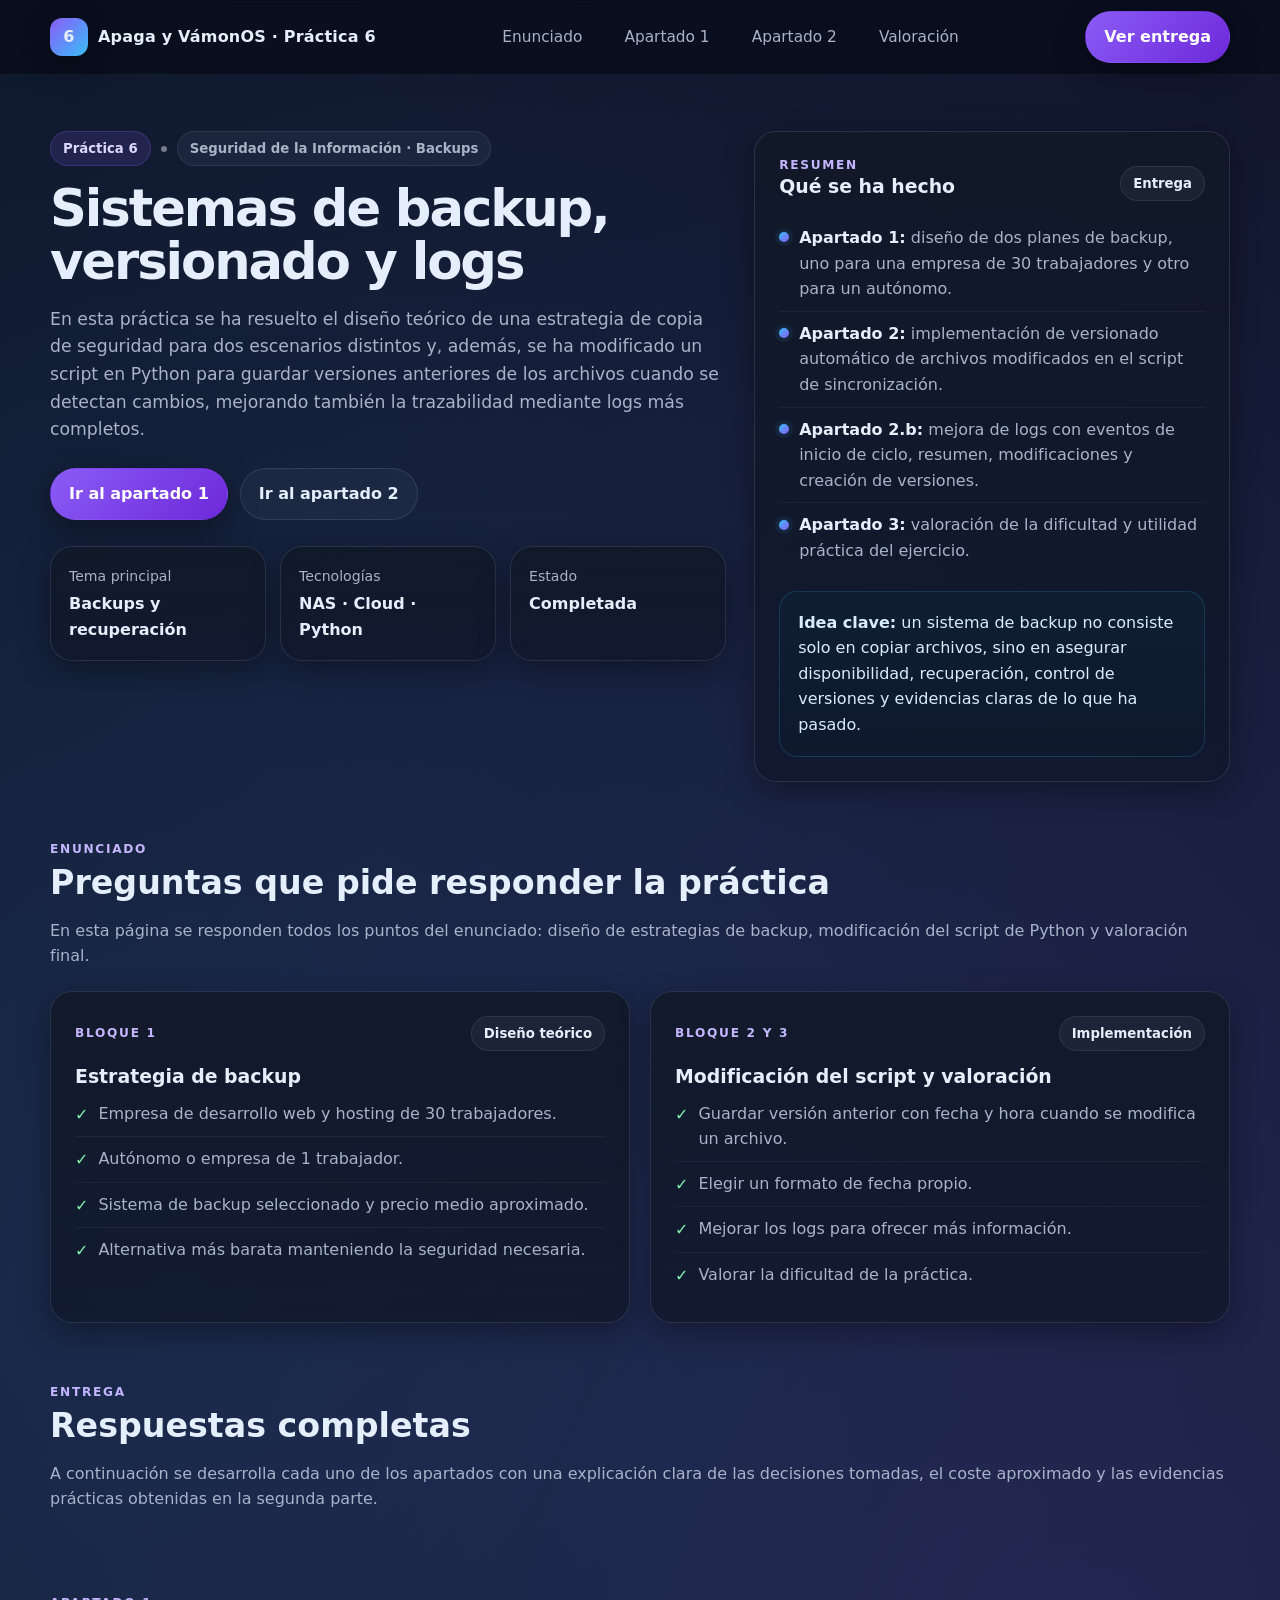
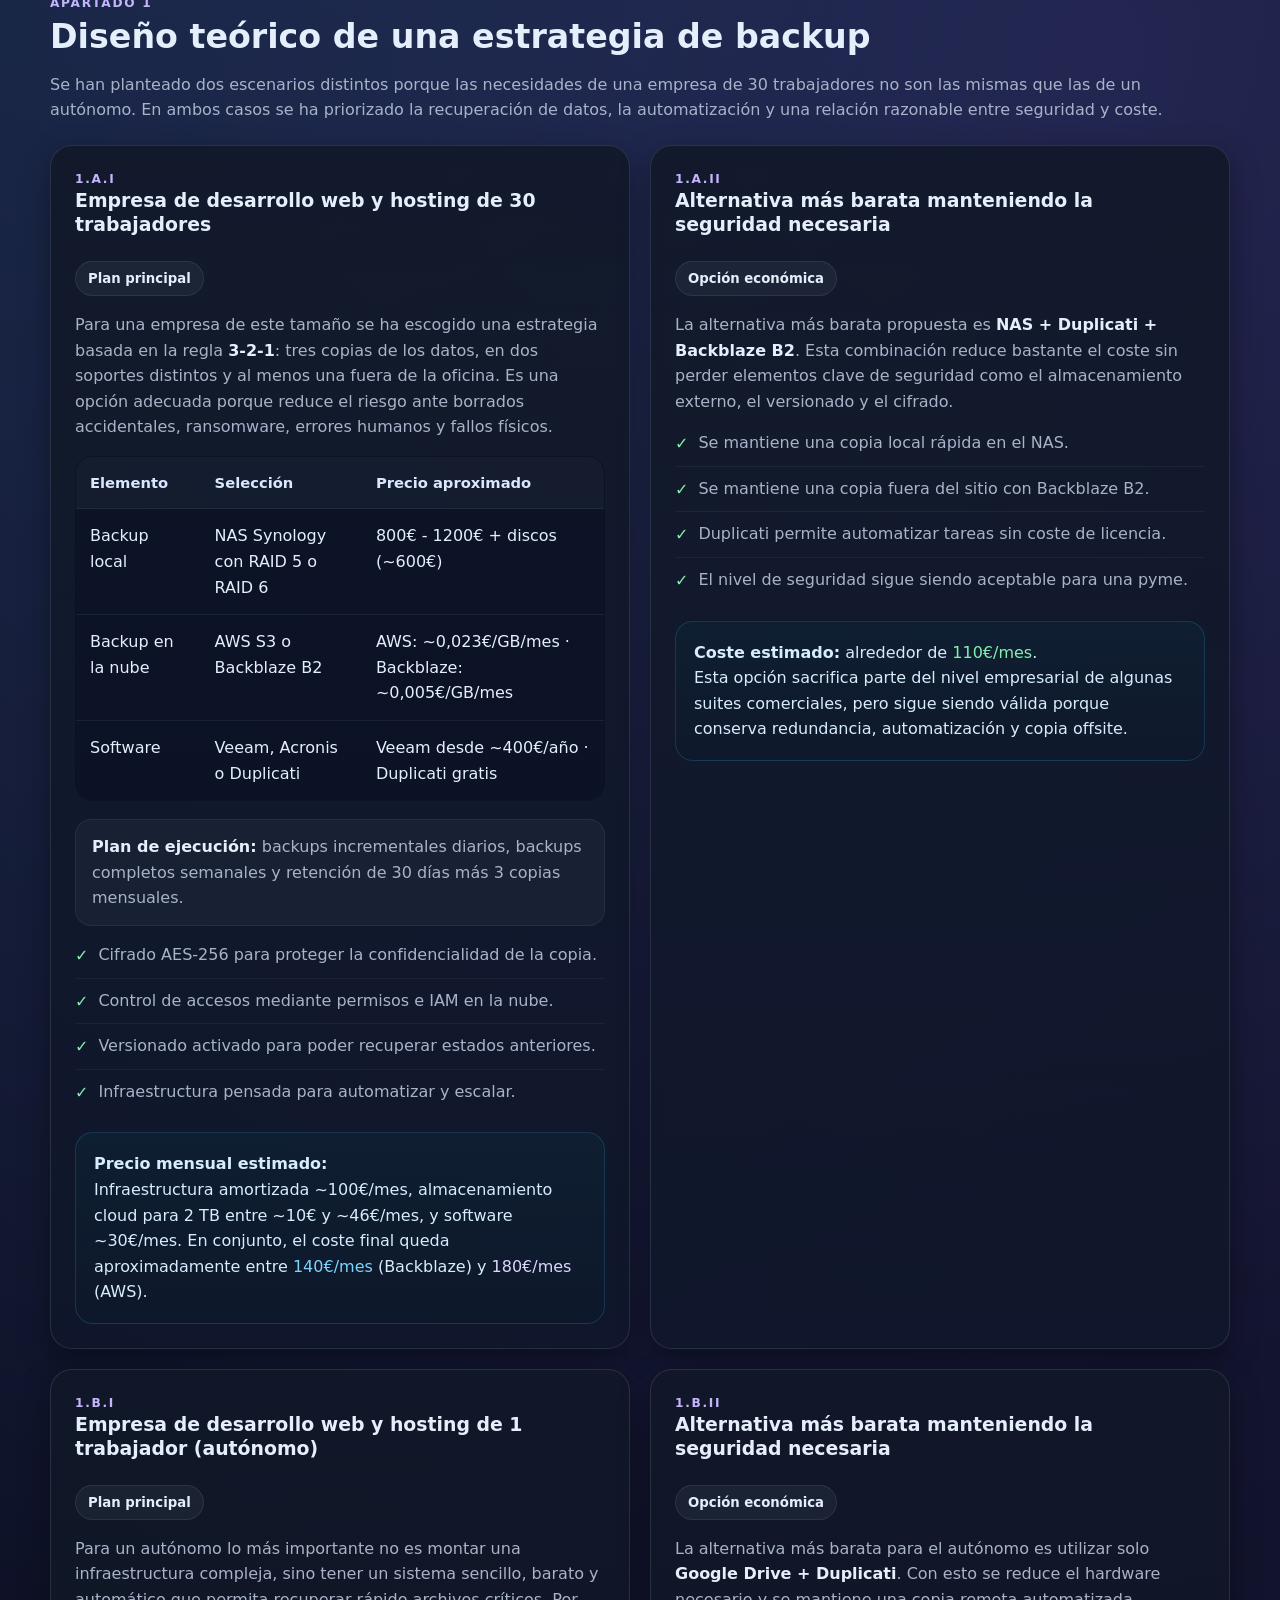
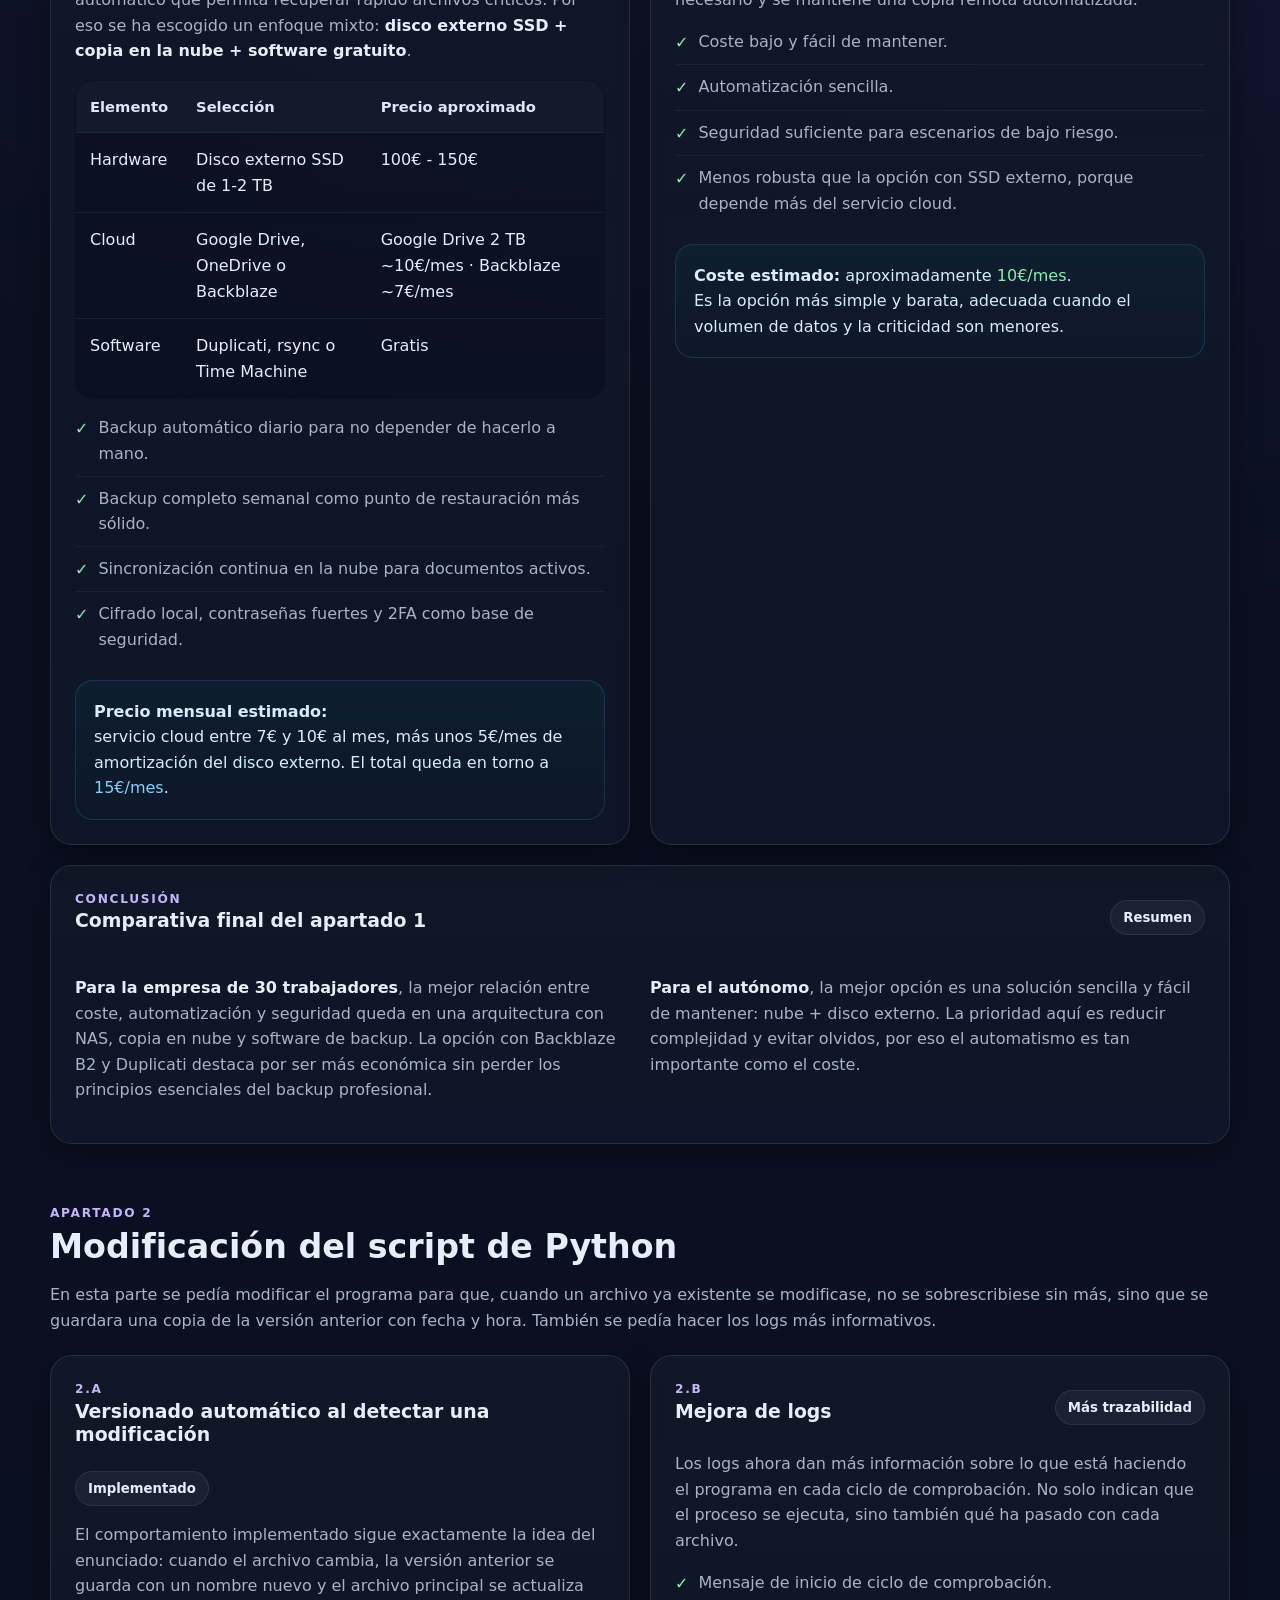
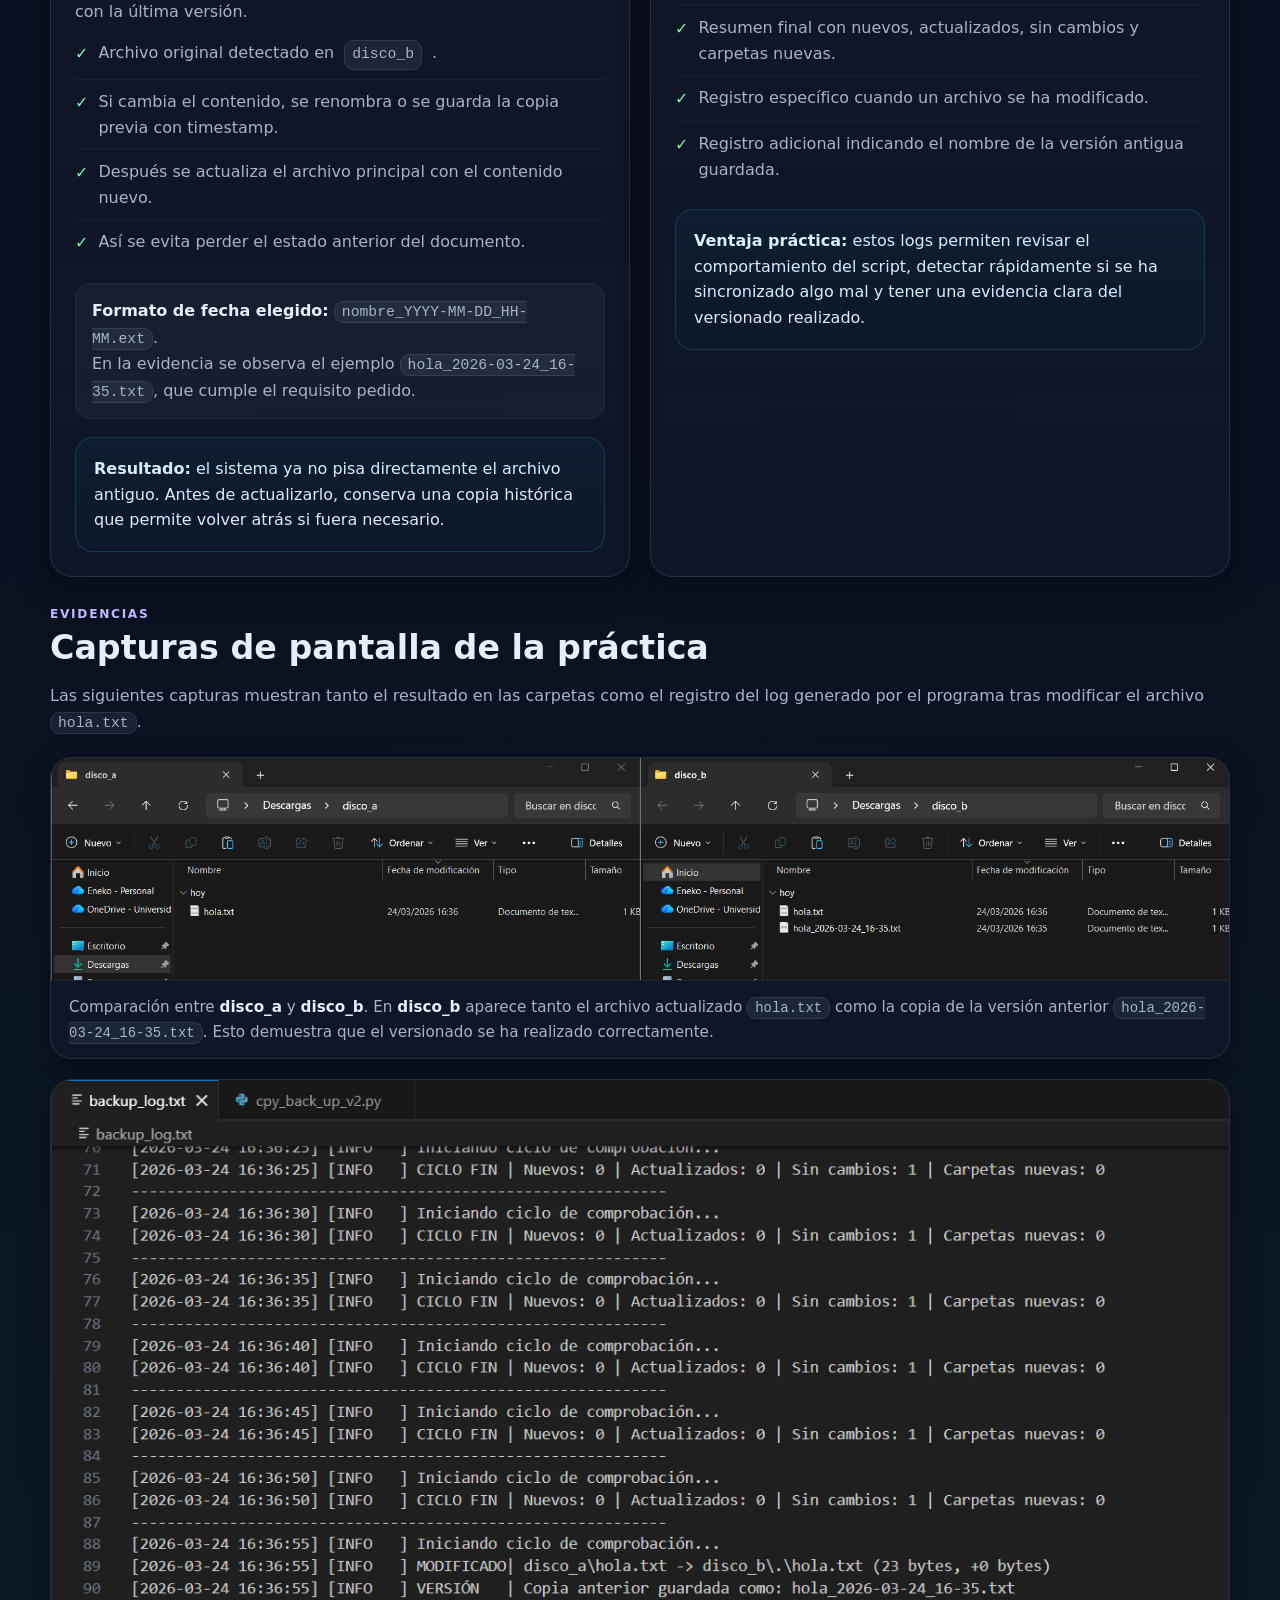
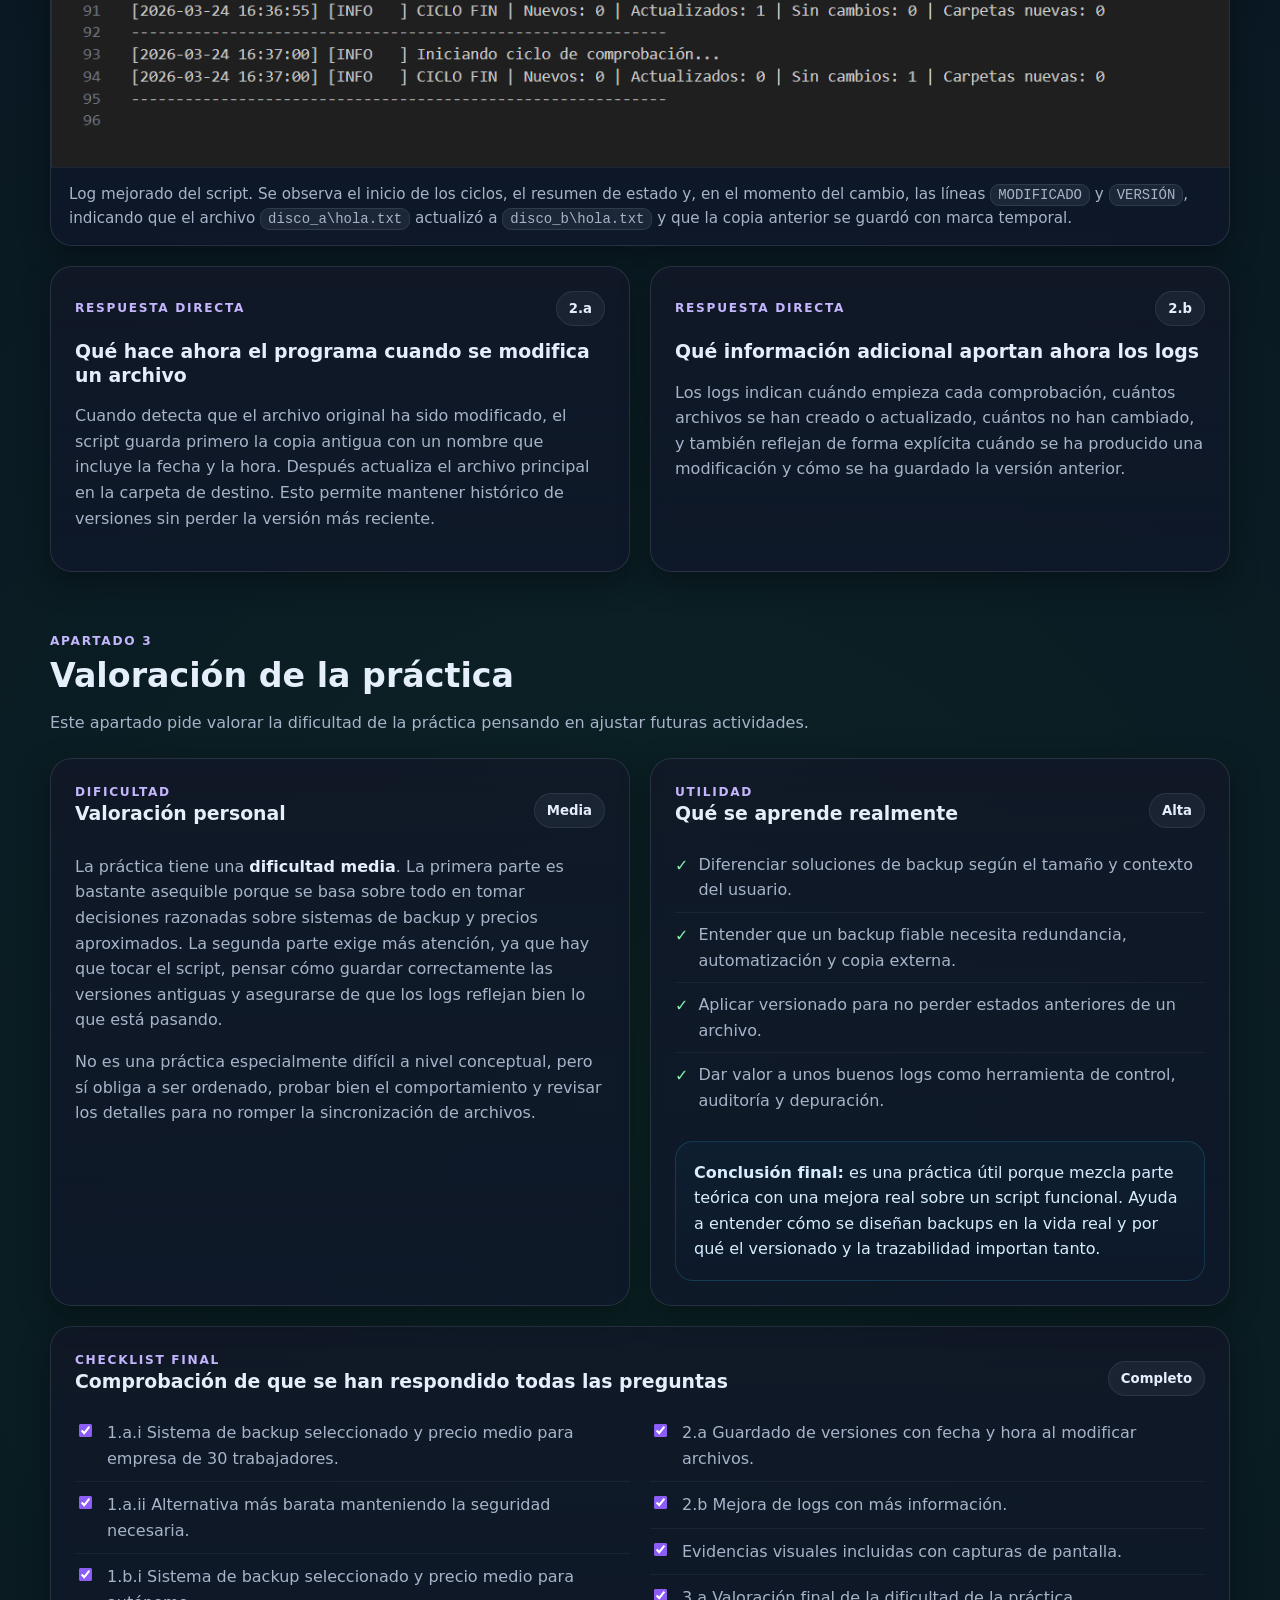
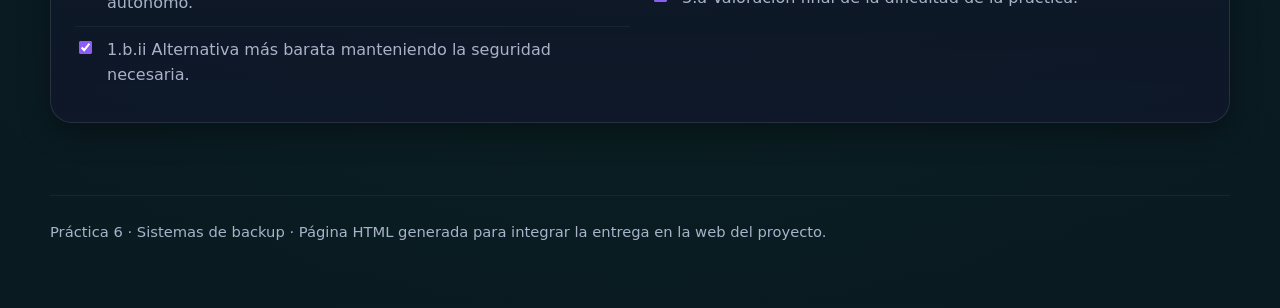
==== www/practica6.html @ 767646fe "Create practica6.html" ====
<!DOCTYPE html>
<html lang="es">
<head>
  <meta charset="UTF-8" />
  <meta name="viewport" content="width=device-width, initial-scale=1.0" />
  <title>Apaga y VámonOS · Práctica 6</title>
  <meta name="description" content="Práctica 6 de Seguridad de la Información: diseño de estrategia de backup, versionado de archivos y mejora de logs." />
  <style>
    :root {
      --bg: #0b1020;
      --panel: rgba(17, 24, 39, 0.78);
      --panel-2: rgba(30, 41, 59, 0.72);
      --line: rgba(148, 163, 184, 0.18);
      --text: #e5eefb;
      --muted: #a8b3c9;
      --brand: #8b5cf6;
      --brand-2: #22c55e;
      --brand-3: #38bdf8;
      --warning: #f59e0b;
      --shadow: 0 10px 30px rgba(0,0,0,.35);
      --radius: 22px;
      --radius-sm: 14px;
      --max: 1180px;
    }
    * { box-sizing: border-box; }
    html { scroll-behavior: smooth; }
    body {
      margin: 0;
      font-family: Inter, ui-sans-serif, system-ui, -apple-system, Segoe UI, Roboto, Arial, sans-serif;
      color: var(--text);
      background:
        radial-gradient(circle at 10% 15%, rgba(56,189,248,.12), transparent 28%),
        radial-gradient(circle at 85% 20%, rgba(139,92,246,.18), transparent 32%),
        radial-gradient(circle at 50% 90%, rgba(34,197,94,.10), transparent 30%),
        linear-gradient(180deg, #0a0f1f 0%, #0a1022 55%, #08101d 100%);
      line-height: 1.6;
    }
    a { color: inherit; text-decoration: none; }
    .container { width: min(var(--max), calc(100% - 32px)); margin: 0 auto; }
    .header {
      position: sticky; top: 0; z-index: 50;
      backdrop-filter: blur(12px);
      background: rgba(8, 12, 24, .72);
      border-bottom: 1px solid rgba(148,163,184,.08);
    }
    .header-inner {
      min-height: 74px;
      display: flex; align-items: center; justify-content: space-between; gap: 18px;
    }
    .logo { font-weight: 800; letter-spacing: .2px; display:flex; align-items:center; gap:10px; }
    .logo-mark {
      width: 38px; height: 38px; border-radius: 12px;
      background: linear-gradient(135deg, var(--brand), var(--brand-3));
      display:grid; place-items:center; font-weight:800; box-shadow: var(--shadow);
    }
    .nav { display:flex; gap: 18px; flex-wrap: wrap; }
    .nav a {
      color: var(--muted); font-size: .96rem;
      padding: 8px 12px; border-radius: 999px;
    }
    .nav a:hover, .nav a.is-active {
      color: var(--text); background: rgba(148,163,184,.08);
    }
    .btn {
      display:inline-flex; align-items:center; justify-content:center;
      gap: 8px; padding: 12px 18px; border-radius: 999px;
      font-weight: 700; border: 1px solid transparent;
      transition: .2s ease;
    }
    .btn:hover { transform: translateY(-1px); }
    .btn-solid {
      background: linear-gradient(135deg, var(--brand), #6d28d9);
      color: white; box-shadow: var(--shadow);
    }
    .btn-ghost {
      border-color: rgba(148,163,184,.18);
      background: rgba(148,163,184,.06);
      color: var(--text);
    }
    .hero { padding: 56px 0 26px; }
    .hero-grid {
      display:grid; grid-template-columns: 1.35fr .95fr; gap: 28px; align-items: stretch;
    }
    .kicker { display:flex; gap:10px; align-items:center; flex-wrap:wrap; margin-bottom: 16px; }
    .pill, .subpill, .chip {
      display:inline-flex; align-items:center; gap:8px;
      border-radius: 999px; padding: 6px 12px; font-size: .83rem; font-weight:700;
      border: 1px solid rgba(148,163,184,.14);
      background: rgba(148,163,184,.08);
    }
    .pill { background: rgba(139,92,246,.14); color: #ddd6fe; border-color: rgba(139,92,246,.24); }
    .subpill { color: var(--muted); }
    .dot { width: 6px; height: 6px; border-radius: 50%; background: rgba(255,255,255,.42); }
    .h1 {
      font-size: clamp(2.3rem, 4vw, 4.3rem);
      line-height: 1.03; margin: 0 0 18px; letter-spacing: -0.04em;
    }
    .lead { color: var(--muted); font-size: 1.08rem; max-width: 72ch; margin: 0 0 24px; }
    .hero-cta { display:flex; gap: 12px; flex-wrap:wrap; margin-bottom: 26px; }
    .stats {
      display:grid; grid-template-columns: repeat(3, 1fr); gap: 14px;
    }
    .stat, .card {
      background: linear-gradient(180deg, rgba(17,24,39,.88), rgba(15,23,42,.78));
      border: 1px solid var(--line);
      border-radius: var(--radius);
      box-shadow: var(--shadow);
    }
    .stat { padding: 18px; }
    .stat-k { color: var(--muted); margin: 0 0 4px; font-size: .88rem; }
    .stat-v { margin: 0; font-size: 1rem; font-weight: 800; }
    .card { padding: 24px; }
    .card-head {
      display:flex; align-items:center; justify-content:space-between; gap: 12px;
      margin-bottom: 14px; flex-wrap: wrap;
    }
    .eyebrow {
      margin: 0; text-transform: uppercase; letter-spacing: .14em;
      color: #c4b5fd; font-size: .76rem; font-weight: 800;
    }
    .h2 { font-size: clamp(1.65rem, 2.6vw, 2.5rem); line-height: 1.1; margin: 6px 0 10px; }
    .h3 { font-size: 1.18rem; line-height: 1.25; margin: 0 0 12px; }
    .muted { color: var(--muted); }
    .section { padding: 28px 0; }
    .section-soft { padding: 32px 0; }
    .section-head { margin-bottom: 22px; }
    .grid-2 { display:grid; grid-template-columns: repeat(2, 1fr); gap: 20px; }
    .grid-3 { display:grid; grid-template-columns: repeat(3, 1fr); gap: 20px; }
    .list, .ticks, .mini, .checklist { list-style: none; padding: 0; margin: 0; }
    .list li, .mini li, .ticks li {
      display:flex; gap: 10px; align-items:flex-start;
      padding: 9px 0; color: var(--muted);
      border-top: 1px solid rgba(148,163,184,.08);
    }
    .list li:first-child, .mini li:first-child, .ticks li:first-child { border-top: none; padding-top: 0; }
    .bullet {
      width: 10px; height: 10px; border-radius: 50%;
      margin-top: .45rem; flex: 0 0 10px;
      background: linear-gradient(135deg, var(--brand-3), var(--brand));
      box-shadow: 0 0 0 4px rgba(56,189,248,.08);
    }
    .ticks li::before {
      content: "✓";
      color: #86efac; font-weight: 800; flex: 0 0 auto;
      margin-top: 1px;
    }
    .table-wrap { overflow-x:auto; }
    table {
      width:100%; border-collapse: collapse; overflow:hidden;
      border-radius: 18px; border: 1px solid var(--line);
      background: rgba(2, 6, 23, .28);
    }
    th, td {
      text-align:left; padding: 14px 14px; vertical-align: top;
      border-bottom: 1px solid rgba(148,163,184,.1);
    }
    th {
      color: #dbe7ff; font-size: .92rem;
      background: rgba(148,163,184,.06);
    }
    tr:last-child td { border-bottom:none; }
    code {
      font-family: ui-monospace, SFMono-Regular, Menlo, Consolas, monospace;
      font-size: .92em;
      background: rgba(148,163,184,.1);
      border: 1px solid rgba(148,163,184,.16);
      padding: 2px 7px; border-radius: 9px;
    }
    .callout {
      padding: 18px 18px; border-radius: 18px; border: 1px solid rgba(56,189,248,.18);
      background: linear-gradient(180deg, rgba(14, 34, 52, .7), rgba(13, 25, 43, .55));
      color: #d7ecff;
    }
    .note {
      padding: 14px 16px; border-radius: 16px;
      background: rgba(148,163,184,.06);
      border: 1px solid rgba(148,163,184,.1);
    }
    .gallery {
      display:grid; grid-template-columns: 1fr; gap: 20px;
    }
    figure {
      margin: 0;
      background: linear-gradient(180deg, rgba(17,24,39,.88), rgba(15,23,42,.78));
      border: 1px solid var(--line);
      border-radius: var(--radius);
      overflow: hidden; box-shadow: var(--shadow);
    }
    figure img { width: 100%; display:block; }
    figcaption {
      padding: 14px 18px; color: var(--muted);
      border-top: 1px solid rgba(148,163,184,.1);
      font-size: .95rem;
    }
    .check {
      display:flex; gap: 12px; align-items:flex-start;
      padding: 10px 0; border-top: 1px solid rgba(148,163,184,.08);
      color: var(--muted);
    }
    .check:first-child { border-top: none; padding-top: 0; }
    .check input { margin-top: .25rem; accent-color: #8b5cf6; }
    .footer {
      padding: 24px 0 42px;
      color: var(--muted);
      border-top: 1px solid rgba(148,163,184,.08);
      margin-top: 12px;
    }
    .small { font-size: .92rem; }
    .strong { color: var(--text); font-weight: 700; }
    .accent-green { color: #86efac; }
    .accent-blue { color: #7dd3fc; }
    .accent-purple { color: #ddd6fe; }
    @media (max-width: 980px) {
      .hero-grid, .grid-2, .grid-3 { grid-template-columns: 1fr; }
      .stats { grid-template-columns: 1fr; }
      .header-inner { flex-direction: column; align-items: flex-start; padding: 14px 0; }
    }
  </style>
</head>
<body>
  <header class="header" id="top">
    <div class="container">
      <div class="header-inner">
        <a href="#" class="logo">
          <span class="logo-mark">6</span>
          <span>Apaga y VámonOS · Práctica 6</span>
        </a>

        <nav class="nav">
          <a href="#enunciado">Enunciado</a>
          <a href="#apartado1">Apartado 1</a>
          <a href="#apartado2">Apartado 2</a>
          <a href="#valoracion">Valoración</a>
        </nav>

        <a href="#entrega" class="btn btn-solid">Ver entrega</a>
      </div>
    </div>
  </header>

  <section class="hero">
    <div class="container">
      <div class="hero-grid">
        <div>
          <div class="kicker">
            <span class="pill">Práctica 6</span>
            <span class="dot"></span>
            <span class="subpill">Seguridad de la Información · Backups</span>
          </div>

          <h1 class="h1">Sistemas de backup,<br>versionado y logs</h1>

          <p class="lead">
            En esta práctica se ha resuelto el diseño teórico de una estrategia de copia de seguridad para
            dos escenarios distintos y, además, se ha modificado un script en Python para guardar versiones
            anteriores de los archivos cuando se detectan cambios, mejorando también la trazabilidad mediante logs más completos.
          </p>

          <div class="hero-cta">
            <a href="#apartado1" class="btn btn-solid">Ir al apartado 1</a>
            <a href="#apartado2" class="btn btn-ghost">Ir al apartado 2</a>
          </div>

          <div class="stats">
            <div class="stat">
              <p class="stat-k">Tema principal</p>
              <p class="stat-v">Backups y recuperación</p>
            </div>
            <div class="stat">
              <p class="stat-k">Tecnologías</p>
              <p class="stat-v">NAS · Cloud · Python</p>
            </div>
            <div class="stat">
              <p class="stat-k">Estado</p>
              <p class="stat-v">Completada</p>
            </div>
          </div>
        </div>

        <aside class="card">
          <div class="card-head">
            <div>
              <p class="eyebrow">Resumen</p>
              <h2 class="h3">Qué se ha hecho</h2>
            </div>
            <span class="chip">Entrega</span>
          </div>

          <ul class="list">
            <li><span class="bullet"></span><span><span class="strong">Apartado 1:</span> diseño de dos planes de backup, uno para una empresa de 30 trabajadores y otro para un autónomo.</span></li>
            <li><span class="bullet"></span><span><span class="strong">Apartado 2:</span> implementación de versionado automático de archivos modificados en el script de sincronización.</span></li>
            <li><span class="bullet"></span><span><span class="strong">Apartado 2.b:</span> mejora de logs con eventos de inicio de ciclo, resumen, modificaciones y creación de versiones.</span></li>
            <li><span class="bullet"></span><span><span class="strong">Apartado 3:</span> valoración de la dificultad y utilidad práctica del ejercicio.</span></li>
          </ul>

          <div style="margin-top:18px;" class="callout">
            <strong>Idea clave:</strong> un sistema de backup no consiste solo en copiar archivos, sino en asegurar
            disponibilidad, recuperación, control de versiones y evidencias claras de lo que ha pasado.
          </div>
        </aside>
      </div>
    </div>
  </section>

  <section class="section section-soft" id="enunciado">
    <div class="container">
      <div class="section-head">
        <p class="eyebrow">Enunciado</p>
        <h2 class="h2">Preguntas que pide responder la práctica</h2>
        <p class="muted">
          En esta página se responden todos los puntos del enunciado: diseño de estrategias de backup,
          modificación del script de Python y valoración final.
        </p>
      </div>

      <div class="grid-2">
        <article class="card">
          <div class="card-head">
            <p class="eyebrow">Bloque 1</p>
            <span class="chip">Diseño teórico</span>
          </div>
          <h3 class="h3">Estrategia de backup</h3>
          <ul class="ticks">
            <li>Empresa de desarrollo web y hosting de 30 trabajadores.</li>
            <li>Autónomo o empresa de 1 trabajador.</li>
            <li>Sistema de backup seleccionado y precio medio aproximado.</li>
            <li>Alternativa más barata manteniendo la seguridad necesaria.</li>
          </ul>
        </article>

        <article class="card">
          <div class="card-head">
            <p class="eyebrow">Bloque 2 y 3</p>
            <span class="chip">Implementación</span>
          </div>
          <h3 class="h3">Modificación del script y valoración</h3>
          <ul class="ticks">
            <li>Guardar versión anterior con fecha y hora cuando se modifica un archivo.</li>
            <li>Elegir un formato de fecha propio.</li>
            <li>Mejorar los logs para ofrecer más información.</li>
            <li>Valorar la dificultad de la práctica.</li>
          </ul>
        </article>
      </div>
    </div>
  </section>

  <section class="section" id="entrega">
    <div class="container">
      <div class="section-head">
        <p class="eyebrow">Entrega</p>
        <h2 class="h2">Respuestas completas</h2>
        <p class="muted">
          A continuación se desarrolla cada uno de los apartados con una explicación clara de las decisiones tomadas,
          el coste aproximado y las evidencias prácticas obtenidas en la segunda parte.
        </p>
      </div>
    </div>
  </section>

  <section class="section section-soft" id="apartado1">
    <div class="container">
      <div class="section-head">
        <p class="eyebrow">Apartado 1</p>
        <h2 class="h2">Diseño teórico de una estrategia de backup</h2>
        <p class="muted">
          Se han planteado dos escenarios distintos porque las necesidades de una empresa de 30 trabajadores
          no son las mismas que las de un autónomo. En ambos casos se ha priorizado la recuperación de datos,
          la automatización y una relación razonable entre seguridad y coste.
        </p>
      </div>

      <div class="grid-2">
        <article class="card">
          <div class="card-head">
            <div>
              <p class="eyebrow">1.a.i</p>
              <h3 class="h3">Empresa de desarrollo web y hosting de 30 trabajadores</h3>
            </div>
            <span class="chip">Plan principal</span>
          </div>

          <p class="muted">
            Para una empresa de este tamaño se ha escogido una estrategia basada en la regla
            <span class="strong">3-2-1</span>: tres copias de los datos, en dos soportes distintos y al menos una fuera de la oficina.
            Es una opción adecuada porque reduce el riesgo ante borrados accidentales, ransomware, errores humanos y fallos físicos.
          </p>

          <div class="table-wrap">
            <table>
              <thead>
                <tr>
                  <th>Elemento</th>
                  <th>Selección</th>
                  <th>Precio aproximado</th>
                </tr>
              </thead>
              <tbody>
                <tr>
                  <td>Backup local</td>
                  <td>NAS Synology con RAID 5 o RAID 6</td>
                  <td>800€ - 1200€ + discos (~600€)</td>
                </tr>
                <tr>
                  <td>Backup en la nube</td>
                  <td>AWS S3 o Backblaze B2</td>
                  <td>AWS: ~0,023€/GB/mes · Backblaze: ~0,005€/GB/mes</td>
                </tr>
                <tr>
                  <td>Software</td>
                  <td>Veeam, Acronis o Duplicati</td>
                  <td>Veeam desde ~400€/año · Duplicati gratis</td>
                </tr>
              </tbody>
            </table>
          </div>

          <div style="margin-top:18px;" class="note">
            <p class="muted" style="margin:0;">
              <span class="strong">Plan de ejecución:</span> backups incrementales diarios, backups completos semanales
              y retención de 30 días más 3 copias mensuales.
            </p>
          </div>

          <ul class="ticks" style="margin-top:16px;">
            <li>Cifrado AES-256 para proteger la confidencialidad de la copia.</li>
            <li>Control de accesos mediante permisos e IAM en la nube.</li>
            <li>Versionado activado para poder recuperar estados anteriores.</li>
            <li>Infraestructura pensada para automatizar y escalar.</li>
          </ul>

          <div style="margin-top:18px;" class="callout">
            <strong>Precio mensual estimado:</strong><br>
            Infraestructura amortizada ~100€/mes, almacenamiento cloud para 2 TB entre ~10€ y ~46€/mes,
            y software ~30€/mes. En conjunto, el coste final queda aproximadamente entre
            <span class="accent-blue">140€/mes</span> (Backblaze) y <span class="accent-purple">180€/mes</span> (AWS).
          </div>
        </article>

        <article class="card">
          <div class="card-head">
            <div>
              <p class="eyebrow">1.a.ii</p>
              <h3 class="h3">Alternativa más barata manteniendo la seguridad necesaria</h3>
            </div>
            <span class="chip">Opción económica</span>
          </div>

          <p class="muted">
            La alternativa más barata propuesta es <span class="strong">NAS + Duplicati + Backblaze B2</span>.
            Esta combinación reduce bastante el coste sin perder elementos clave de seguridad como el almacenamiento
            externo, el versionado y el cifrado.
          </p>

          <ul class="ticks">
            <li>Se mantiene una copia local rápida en el NAS.</li>
            <li>Se mantiene una copia fuera del sitio con Backblaze B2.</li>
            <li>Duplicati permite automatizar tareas sin coste de licencia.</li>
            <li>El nivel de seguridad sigue siendo aceptable para una pyme.</li>
          </ul>

          <div class="callout" style="margin-top:18px;">
            <strong>Coste estimado:</strong> alrededor de <span class="accent-green">110€/mes</span>.<br>
            Esta opción sacrifica parte del nivel empresarial de algunas suites comerciales, pero sigue siendo
            válida porque conserva redundancia, automatización y copia offsite.
          </div>
        </article>
      </div>

      <div class="grid-2" style="margin-top:20px;">
        <article class="card">
          <div class="card-head">
            <div>
              <p class="eyebrow">1.b.i</p>
              <h3 class="h3">Empresa de desarrollo web y hosting de 1 trabajador (autónomo)</h3>
            </div>
            <span class="chip">Plan principal</span>
          </div>

          <p class="muted">
            Para un autónomo lo más importante no es montar una infraestructura compleja, sino tener un sistema sencillo,
            barato y automático que permita recuperar rápido archivos críticos. Por eso se ha escogido un enfoque mixto:
            <span class="strong">disco externo SSD + copia en la nube + software gratuito</span>.
          </p>

          <div class="table-wrap">
            <table>
              <thead>
                <tr>
                  <th>Elemento</th>
                  <th>Selección</th>
                  <th>Precio aproximado</th>
                </tr>
              </thead>
              <tbody>
                <tr>
                  <td>Hardware</td>
                  <td>Disco externo SSD de 1-2 TB</td>
                  <td>100€ - 150€</td>
                </tr>
                <tr>
                  <td>Cloud</td>
                  <td>Google Drive, OneDrive o Backblaze</td>
                  <td>Google Drive 2 TB ~10€/mes · Backblaze ~7€/mes</td>
                </tr>
                <tr>
                  <td>Software</td>
                  <td>Duplicati, rsync o Time Machine</td>
                  <td>Gratis</td>
                </tr>
              </tbody>
            </table>
          </div>

          <ul class="ticks" style="margin-top:16px;">
            <li>Backup automático diario para no depender de hacerlo a mano.</li>
            <li>Backup completo semanal como punto de restauración más sólido.</li>
            <li>Sincronización continua en la nube para documentos activos.</li>
            <li>Cifrado local, contraseñas fuertes y 2FA como base de seguridad.</li>
          </ul>

          <div class="callout" style="margin-top:18px;">
            <strong>Precio mensual estimado:</strong><br>
            servicio cloud entre 7€ y 10€ al mes, más unos 5€/mes de amortización del disco externo.
            El total queda en torno a <span class="accent-blue">15€/mes</span>.
          </div>
        </article>

        <article class="card">
          <div class="card-head">
            <div>
              <p class="eyebrow">1.b.ii</p>
              <h3 class="h3">Alternativa más barata manteniendo la seguridad necesaria</h3>
            </div>
            <span class="chip">Opción económica</span>
          </div>

          <p class="muted">
            La alternativa más barata para el autónomo es utilizar solo
            <span class="strong">Google Drive + Duplicati</span>. Con esto se reduce el hardware necesario y se
            mantiene una copia remota automatizada.
          </p>

          <ul class="ticks">
            <li>Coste bajo y fácil de mantener.</li>
            <li>Automatización sencilla.</li>
            <li>Seguridad suficiente para escenarios de bajo riesgo.</li>
            <li>Menos robusta que la opción con SSD externo, porque depende más del servicio cloud.</li>
          </ul>

          <div class="callout" style="margin-top:18px;">
            <strong>Coste estimado:</strong> aproximadamente <span class="accent-green">10€/mes</span>.<br>
            Es la opción más simple y barata, adecuada cuando el volumen de datos y la criticidad son menores.
          </div>
        </article>
      </div>

      <div class="card" style="margin-top:20px;">
        <div class="card-head">
          <div>
            <p class="eyebrow">Conclusión</p>
            <h3 class="h3">Comparativa final del apartado 1</h3>
          </div>
          <span class="chip">Resumen</span>
        </div>

        <div class="grid-2">
          <div>
            <p class="muted">
              <span class="strong">Para la empresa de 30 trabajadores</span>, la mejor relación entre coste,
              automatización y seguridad queda en una arquitectura con NAS, copia en nube y software de backup.
              La opción con Backblaze B2 y Duplicati destaca por ser más económica sin perder los principios esenciales del backup profesional.
            </p>
          </div>
          <div>
            <p class="muted">
              <span class="strong">Para el autónomo</span>, la mejor opción es una solución sencilla y fácil de mantener:
              nube + disco externo. La prioridad aquí es reducir complejidad y evitar olvidos, por eso el automatismo es tan importante como el coste.
            </p>
          </div>
        </div>
      </div>
    </div>
  </section>

  <section class="section" id="apartado2">
    <div class="container">
      <div class="section-head">
        <p class="eyebrow">Apartado 2</p>
        <h2 class="h2">Modificación del script de Python</h2>
        <p class="muted">
          En esta parte se pedía modificar el programa para que, cuando un archivo ya existente se modificase,
          no se sobrescribiese sin más, sino que se guardara una copia de la versión anterior con fecha y hora.
          También se pedía hacer los logs más informativos.
        </p>
      </div>

      <div class="grid-2">
        <article class="card">
          <div class="card-head">
            <div>
              <p class="eyebrow">2.a</p>
              <h3 class="h3">Versionado automático al detectar una modificación</h3>
            </div>
            <span class="chip">Implementado</span>
          </div>

          <p class="muted">
            El comportamiento implementado sigue exactamente la idea del enunciado: cuando el archivo cambia,
            la versión anterior se guarda con un nombre nuevo y el archivo principal se actualiza con la última versión.
          </p>

          <ul class="ticks">
            <li>Archivo original detectado en <code>disco_b</code>.</li>
            <li>Si cambia el contenido, se renombra o se guarda la copia previa con timestamp.</li>
            <li>Después se actualiza el archivo principal con el contenido nuevo.</li>
            <li>Así se evita perder el estado anterior del documento.</li>
          </ul>

          <div class="note" style="margin-top:18px;">
            <p class="muted" style="margin:0;">
              <span class="strong">Formato de fecha elegido:</span>
              <code>nombre_YYYY-MM-DD_HH-MM.ext</code>.<br>
              En la evidencia se observa el ejemplo <code>hola_2026-03-24_16-35.txt</code>, que cumple el requisito pedido.
            </p>
          </div>

          <div class="callout" style="margin-top:18px;">
            <strong>Resultado:</strong> el sistema ya no pisa directamente el archivo antiguo. Antes de actualizarlo,
            conserva una copia histórica que permite volver atrás si fuera necesario.
          </div>
        </article>

        <article class="card">
          <div class="card-head">
            <div>
              <p class="eyebrow">2.b</p>
              <h3 class="h3">Mejora de logs</h3>
            </div>
            <span class="chip">Más trazabilidad</span>
          </div>

          <p class="muted">
            Los logs ahora dan más información sobre lo que está haciendo el programa en cada ciclo de comprobación.
            No solo indican que el proceso se ejecuta, sino también qué ha pasado con cada archivo.
          </p>

          <ul class="ticks">
            <li>Mensaje de inicio de ciclo de comprobación.</li>
            <li>Resumen final con nuevos, actualizados, sin cambios y carpetas nuevas.</li>
            <li>Registro específico cuando un archivo se ha modificado.</li>
            <li>Registro adicional indicando el nombre de la versión antigua guardada.</li>
          </ul>

          <div class="callout" style="margin-top:18px;">
            <strong>Ventaja práctica:</strong> estos logs permiten revisar el comportamiento del script,
            detectar rápidamente si se ha sincronizado algo mal y tener una evidencia clara del versionado realizado.
          </div>
        </article>
      </div>

      <div class="section-head" style="margin-top:28px;">
        <p class="eyebrow">Evidencias</p>
        <h2 class="h2">Capturas de pantalla de la práctica</h2>
        <p class="muted">
          Las siguientes capturas muestran tanto el resultado en las carpetas como el registro del log generado
          por el programa tras modificar el archivo <code>hola.txt</code>.
        </p>
      </div>

      <div class="gallery">
        <figure>
          <img src="[data-uri]" alt="Captura de las carpetas disco_a y disco_b mostrando el archivo hola.txt y la versión hola_2026-03-24_16-35.txt" />
          <figcaption>
            Comparación entre <span class="strong">disco_a</span> y <span class="strong">disco_b</span>. En <span class="strong">disco_b</span>
            aparece tanto el archivo actualizado <code>hola.txt</code> como la copia de la versión anterior
            <code>hola_2026-03-24_16-35.txt</code>. Esto demuestra que el versionado se ha realizado correctamente.
          </figcaption>
        </figure>

        <figure>
          <img src="[data-uri]" alt="Captura del archivo backup_log.txt mostrando mensajes INFO de inicio de ciclo, modificación de archivo y creación de versión antigua" />
          <figcaption>
            Log mejorado del script. Se observa el inicio de los ciclos, el resumen de estado y, en el momento
            del cambio, las líneas <code>MODIFICADO</code> y <code>VERSIÓN</code>, indicando que el archivo
            <code>disco_a\hola.txt</code> actualizó a <code>disco_b\hola.txt</code> y que la copia anterior se guardó con marca temporal.
          </figcaption>
        </figure>
      </div>

      <div class="grid-2" style="margin-top:20px;">
        <article class="card">
          <div class="card-head">
            <p class="eyebrow">Respuesta directa</p>
            <span class="chip">2.a</span>
          </div>
          <h3 class="h3">Qué hace ahora el programa cuando se modifica un archivo</h3>
          <p class="muted">
            Cuando detecta que el archivo original ha sido modificado, el script guarda primero la copia antigua
            con un nombre que incluye la fecha y la hora. Después actualiza el archivo principal en la carpeta de destino.
            Esto permite mantener histórico de versiones sin perder la versión más reciente.
          </p>
        </article>

        <article class="card">
          <div class="card-head">
            <p class="eyebrow">Respuesta directa</p>
            <span class="chip">2.b</span>
          </div>
          <h3 class="h3">Qué información adicional aportan ahora los logs</h3>
          <p class="muted">
            Los logs indican cuándo empieza cada comprobación, cuántos archivos se han creado o actualizado, cuántos no han cambiado,
            y también reflejan de forma explícita cuándo se ha producido una modificación y cómo se ha guardado la versión anterior.
          </p>
        </article>
      </div>
    </div>
  </section>

  <section class="section section-soft" id="valoracion">
    <div class="container">
      <div class="section-head">
        <p class="eyebrow">Apartado 3</p>
        <h2 class="h2">Valoración de la práctica</h2>
        <p class="muted">
          Este apartado pide valorar la dificultad de la práctica pensando en ajustar futuras actividades.
        </p>
      </div>

      <div class="grid-2">
        <article class="card">
          <div class="card-head">
            <div>
              <p class="eyebrow">Dificultad</p>
              <h3 class="h3">Valoración personal</h3>
            </div>
            <span class="chip">Media</span>
          </div>

          <p class="muted">
            La práctica tiene una <span class="strong">dificultad media</span>. La primera parte es bastante asequible
            porque se basa sobre todo en tomar decisiones razonadas sobre sistemas de backup y precios aproximados.
            La segunda parte exige más atención, ya que hay que tocar el script, pensar cómo guardar correctamente las versiones
            antiguas y asegurarse de que los logs reflejan bien lo que está pasando.
          </p>

          <p class="muted">
            No es una práctica especialmente difícil a nivel conceptual, pero sí obliga a ser ordenado, probar bien el comportamiento
            y revisar los detalles para no romper la sincronización de archivos.
          </p>
        </article>

        <article class="card">
          <div class="card-head">
            <div>
              <p class="eyebrow">Utilidad</p>
              <h3 class="h3">Qué se aprende realmente</h3>
            </div>
            <span class="chip">Alta</span>
          </div>

          <ul class="ticks">
            <li>Diferenciar soluciones de backup según el tamaño y contexto del usuario.</li>
            <li>Entender que un backup fiable necesita redundancia, automatización y copia externa.</li>
            <li>Aplicar versionado para no perder estados anteriores de un archivo.</li>
            <li>Dar valor a unos buenos logs como herramienta de control, auditoría y depuración.</li>
          </ul>

          <div class="callout" style="margin-top:18px;">
            <strong>Conclusión final:</strong> es una práctica útil porque mezcla parte teórica con una mejora real sobre un script funcional.
            Ayuda a entender cómo se diseñan backups en la vida real y por qué el versionado y la trazabilidad importan tanto.
          </div>
        </article>
      </div>

      <div class="card" style="margin-top:20px;">
        <div class="card-head">
          <div>
            <p class="eyebrow">Checklist final</p>
            <h3 class="h3">Comprobación de que se han respondido todas las preguntas</h3>
          </div>
          <span class="chip">Completo</span>
        </div>

        <div class="grid-2">
          <div>
            <ul class="checklist">
              <li class="check"><input type="checkbox" checked><span>1.a.i Sistema de backup seleccionado y precio medio para empresa de 30 trabajadores.</span></li>
              <li class="check"><input type="checkbox" checked><span>1.a.ii Alternativa más barata manteniendo la seguridad necesaria.</span></li>
              <li class="check"><input type="checkbox" checked><span>1.b.i Sistema de backup seleccionado y precio medio para autónomo.</span></li>
              <li class="check"><input type="checkbox" checked><span>1.b.ii Alternativa más barata manteniendo la seguridad necesaria.</span></li>
            </ul>
          </div>
          <div>
            <ul class="checklist">
              <li class="check"><input type="checkbox" checked><span>2.a Guardado de versiones con fecha y hora al modificar archivos.</span></li>
              <li class="check"><input type="checkbox" checked><span>2.b Mejora de logs con más información.</span></li>
              <li class="check"><input type="checkbox" checked><span>Evidencias visuales incluidas con capturas de pantalla.</span></li>
              <li class="check"><input type="checkbox" checked><span>3.a Valoración final de la dificultad de la práctica.</span></li>
            </ul>
          </div>
        </div>
      </div>
    </div>
  </section>

  <footer class="section">
    <div class="container">
      <div class="footer small">
        Práctica 6 · Sistemas de backup · Página HTML generada para integrar la entrega en la web del proyecto.
      </div>
    </div>
  </footer>
</body>
</html>
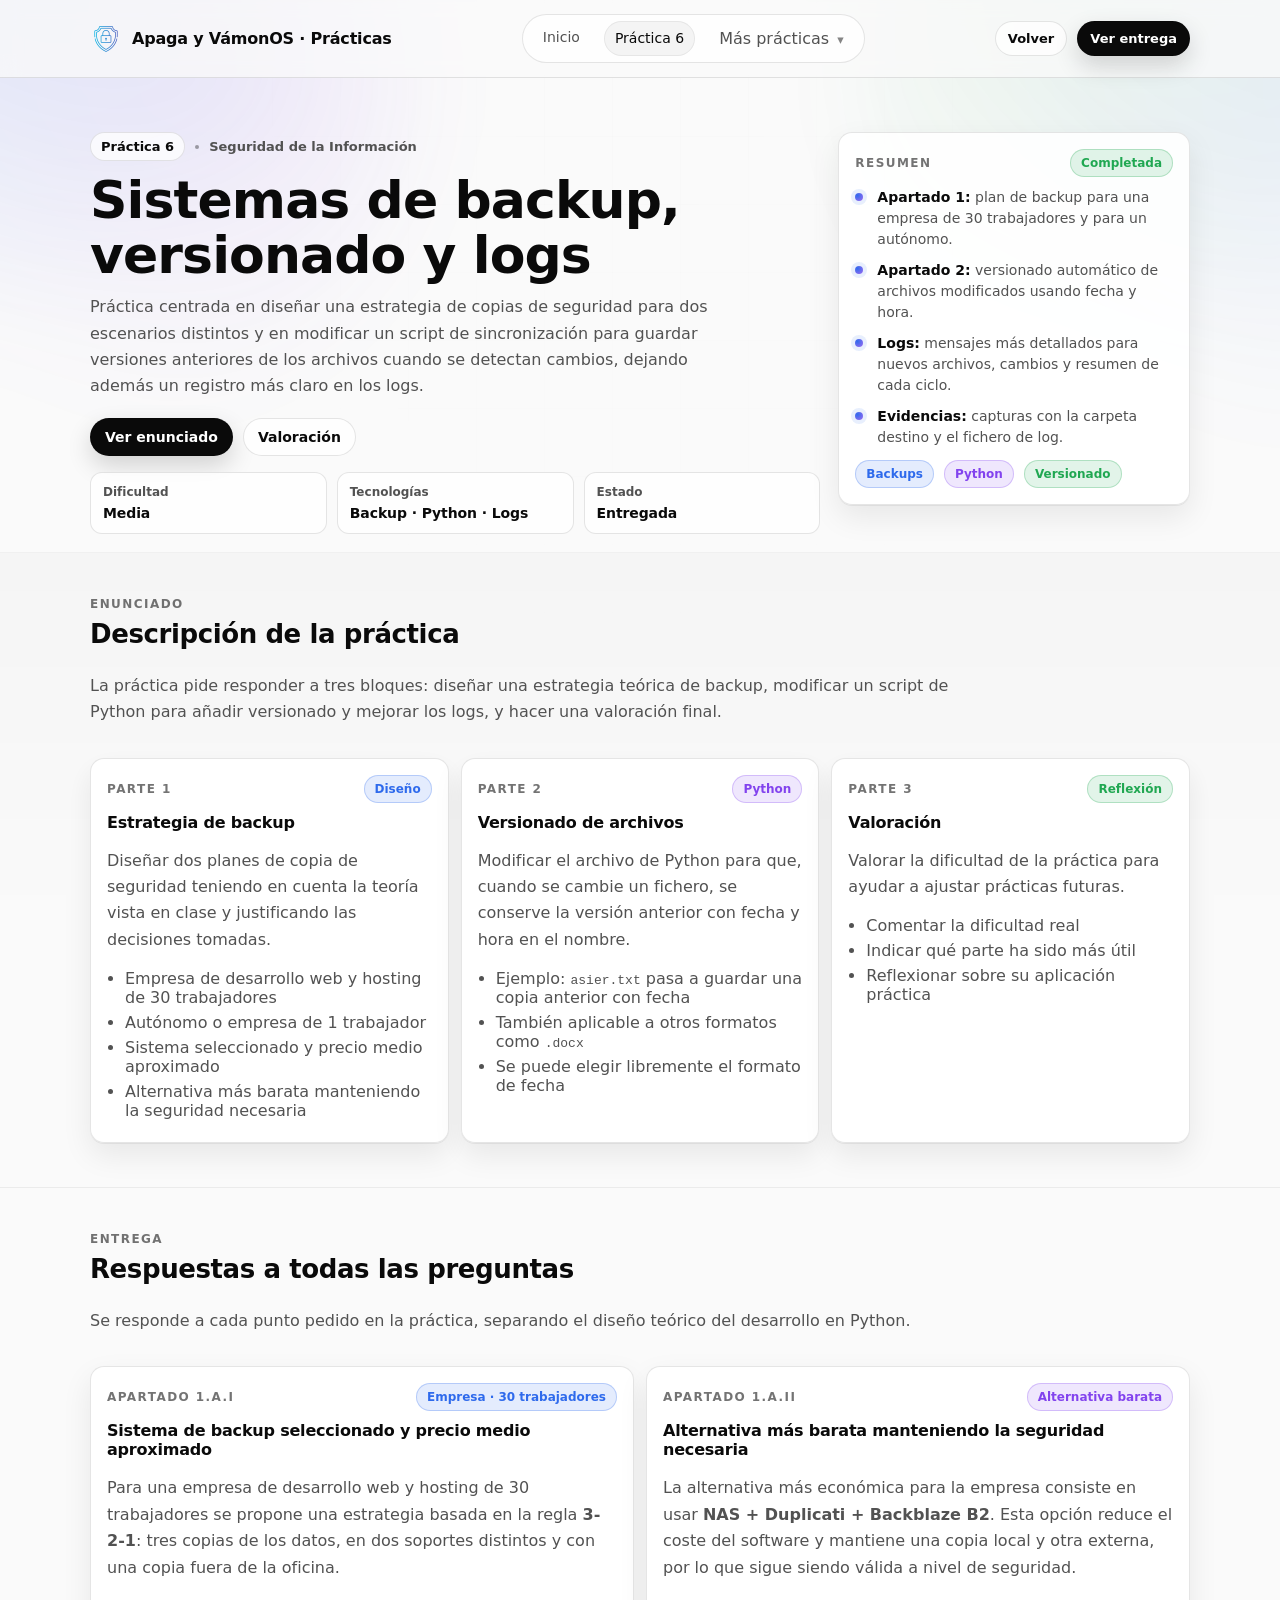
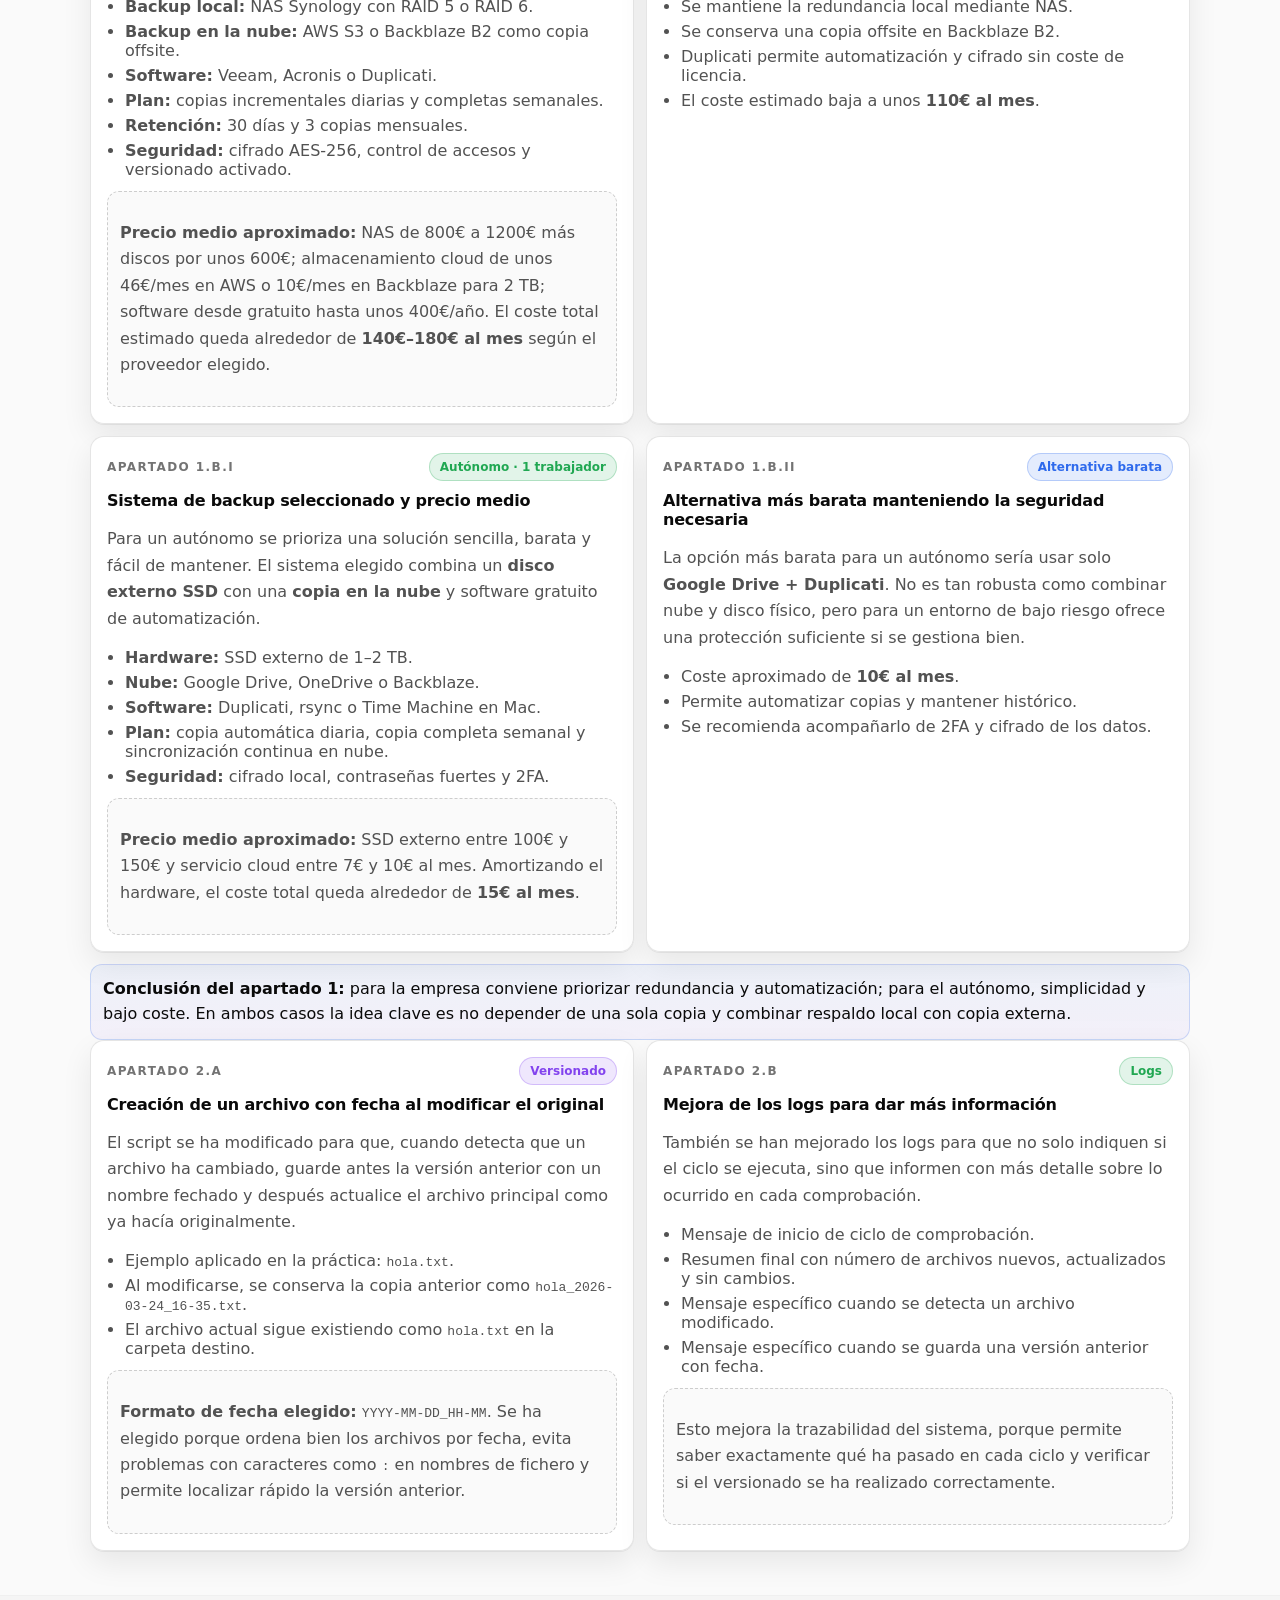
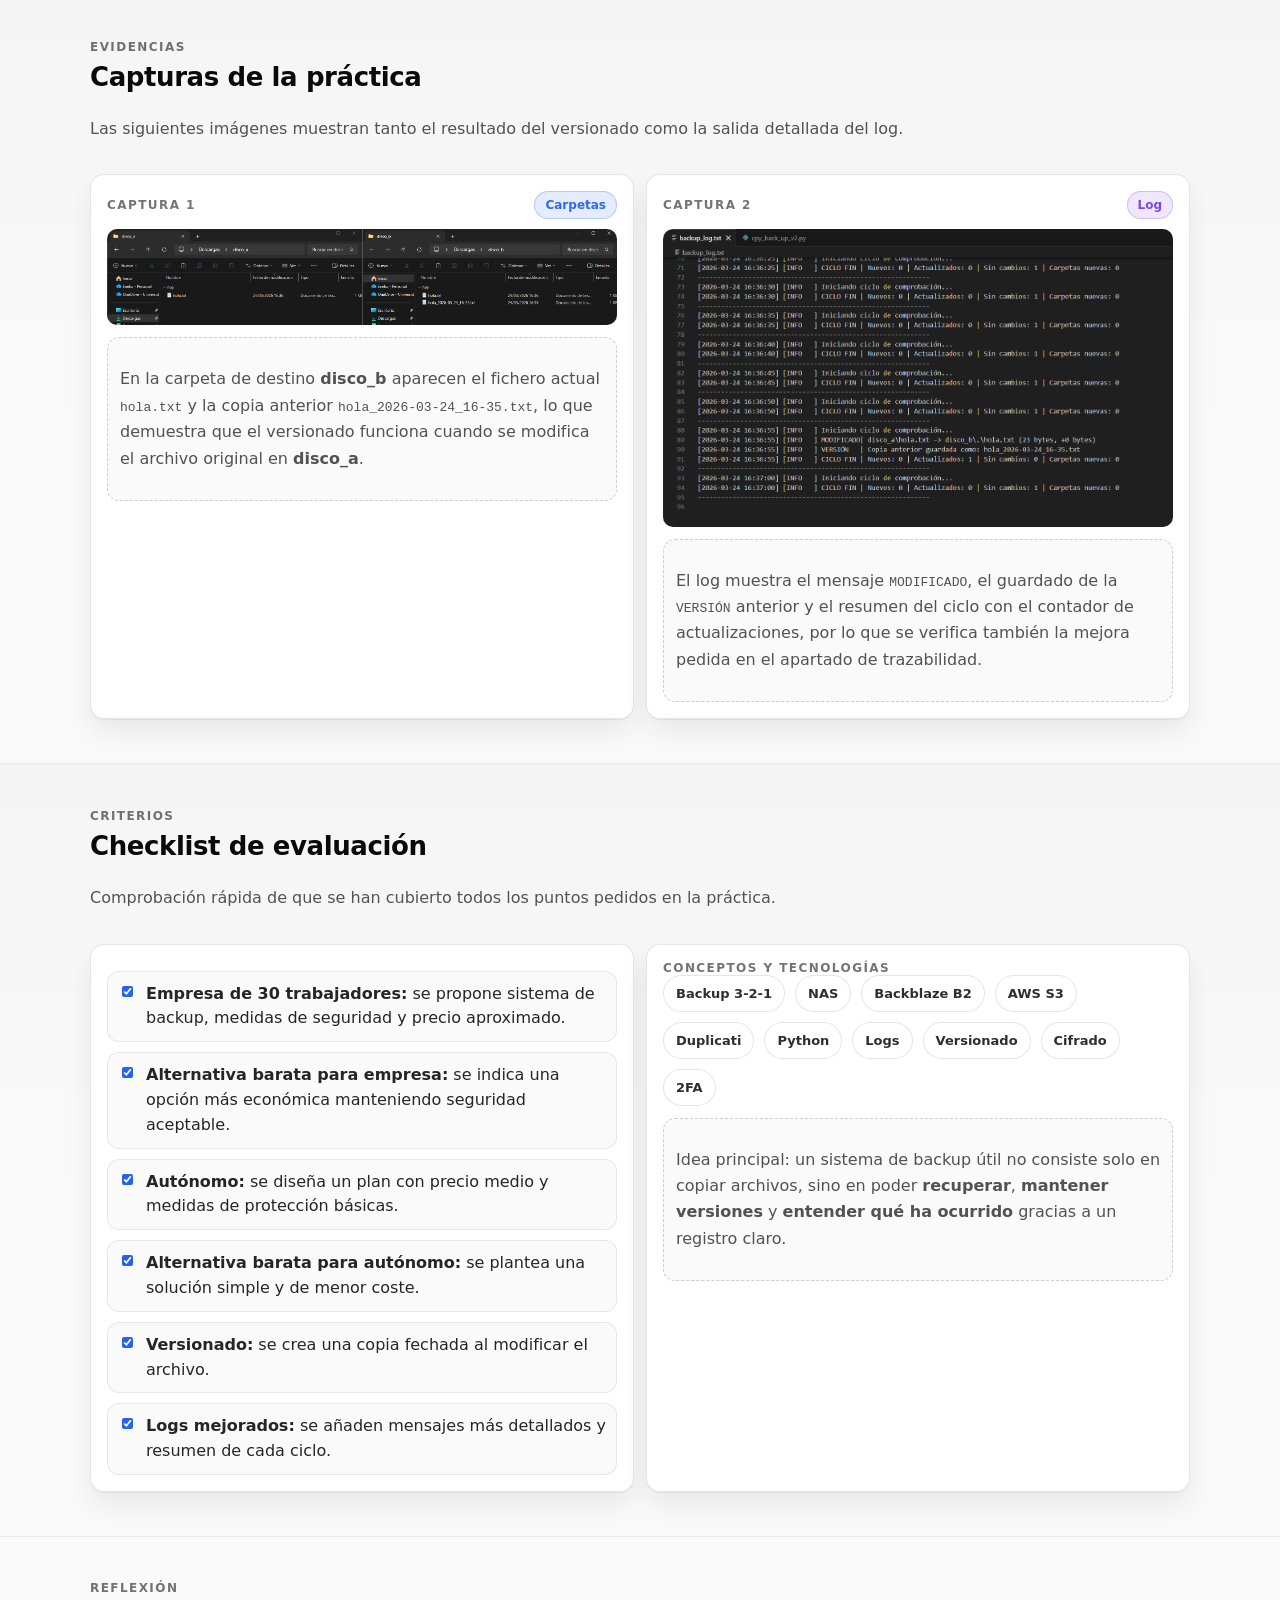
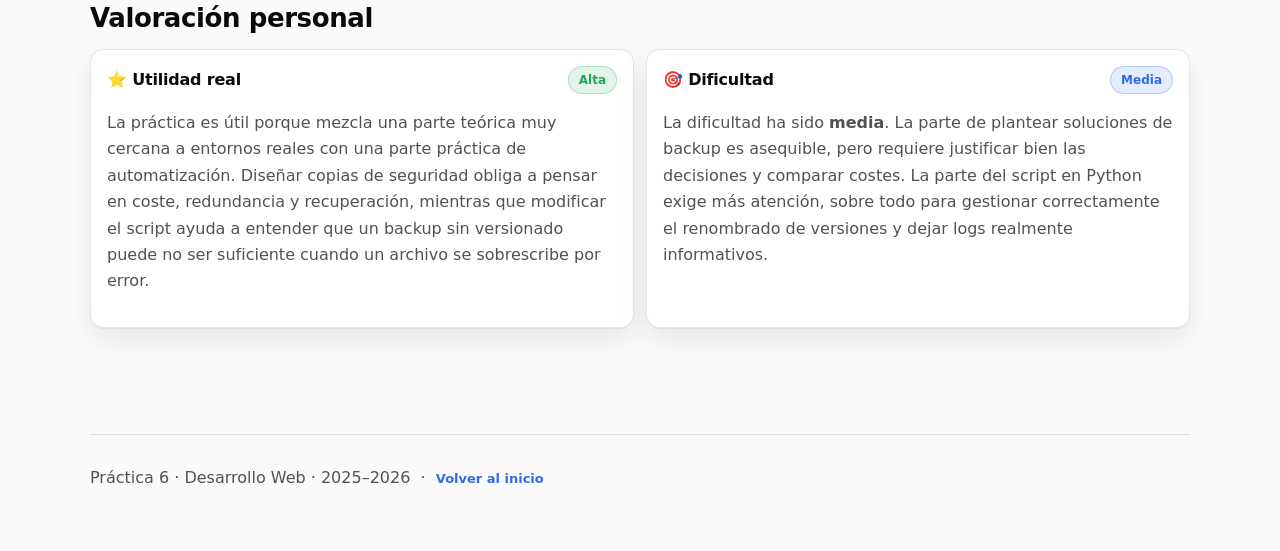
==== commit fbdd65a9: "practica 6" ====
--- a/www/practica6.html
+++ b/www/practica6.html
@@ -3,237 +3,48 @@
 <head>
   <meta charset="UTF-8" />
   <meta name="viewport" content="width=device-width, initial-scale=1.0" />
-  <title>Apaga y VámonOS · Práctica 6</title>
-  <meta name="description" content="Práctica 6 de Seguridad de la Información: diseño de estrategia de backup, versionado de archivos y mejora de logs." />
-  <style>
-    :root {
-      --bg: #0b1020;
-      --panel: rgba(17, 24, 39, 0.78);
-      --panel-2: rgba(30, 41, 59, 0.72);
-      --line: rgba(148, 163, 184, 0.18);
-      --text: #e5eefb;
-      --muted: #a8b3c9;
-      --brand: #8b5cf6;
-      --brand-2: #22c55e;
-      --brand-3: #38bdf8;
-      --warning: #f59e0b;
-      --shadow: 0 10px 30px rgba(0,0,0,.35);
-      --radius: 22px;
-      --radius-sm: 14px;
-      --max: 1180px;
-    }
-    * { box-sizing: border-box; }
-    html { scroll-behavior: smooth; }
-    body {
-      margin: 0;
-      font-family: Inter, ui-sans-serif, system-ui, -apple-system, Segoe UI, Roboto, Arial, sans-serif;
-      color: var(--text);
-      background:
-        radial-gradient(circle at 10% 15%, rgba(56,189,248,.12), transparent 28%),
-        radial-gradient(circle at 85% 20%, rgba(139,92,246,.18), transparent 32%),
-        radial-gradient(circle at 50% 90%, rgba(34,197,94,.10), transparent 30%),
-        linear-gradient(180deg, #0a0f1f 0%, #0a1022 55%, #08101d 100%);
-      line-height: 1.6;
-    }
-    a { color: inherit; text-decoration: none; }
-    .container { width: min(var(--max), calc(100% - 32px)); margin: 0 auto; }
-    .header {
-      position: sticky; top: 0; z-index: 50;
-      backdrop-filter: blur(12px);
-      background: rgba(8, 12, 24, .72);
-      border-bottom: 1px solid rgba(148,163,184,.08);
-    }
-    .header-inner {
-      min-height: 74px;
-      display: flex; align-items: center; justify-content: space-between; gap: 18px;
-    }
-    .logo { font-weight: 800; letter-spacing: .2px; display:flex; align-items:center; gap:10px; }
-    .logo-mark {
-      width: 38px; height: 38px; border-radius: 12px;
-      background: linear-gradient(135deg, var(--brand), var(--brand-3));
-      display:grid; place-items:center; font-weight:800; box-shadow: var(--shadow);
-    }
-    .nav { display:flex; gap: 18px; flex-wrap: wrap; }
-    .nav a {
-      color: var(--muted); font-size: .96rem;
-      padding: 8px 12px; border-radius: 999px;
-    }
-    .nav a:hover, .nav a.is-active {
-      color: var(--text); background: rgba(148,163,184,.08);
-    }
-    .btn {
-      display:inline-flex; align-items:center; justify-content:center;
-      gap: 8px; padding: 12px 18px; border-radius: 999px;
-      font-weight: 700; border: 1px solid transparent;
-      transition: .2s ease;
-    }
-    .btn:hover { transform: translateY(-1px); }
-    .btn-solid {
-      background: linear-gradient(135deg, var(--brand), #6d28d9);
-      color: white; box-shadow: var(--shadow);
-    }
-    .btn-ghost {
-      border-color: rgba(148,163,184,.18);
-      background: rgba(148,163,184,.06);
-      color: var(--text);
-    }
-    .hero { padding: 56px 0 26px; }
-    .hero-grid {
-      display:grid; grid-template-columns: 1.35fr .95fr; gap: 28px; align-items: stretch;
-    }
-    .kicker { display:flex; gap:10px; align-items:center; flex-wrap:wrap; margin-bottom: 16px; }
-    .pill, .subpill, .chip {
-      display:inline-flex; align-items:center; gap:8px;
-      border-radius: 999px; padding: 6px 12px; font-size: .83rem; font-weight:700;
-      border: 1px solid rgba(148,163,184,.14);
-      background: rgba(148,163,184,.08);
-    }
-    .pill { background: rgba(139,92,246,.14); color: #ddd6fe; border-color: rgba(139,92,246,.24); }
-    .subpill { color: var(--muted); }
-    .dot { width: 6px; height: 6px; border-radius: 50%; background: rgba(255,255,255,.42); }
-    .h1 {
-      font-size: clamp(2.3rem, 4vw, 4.3rem);
-      line-height: 1.03; margin: 0 0 18px; letter-spacing: -0.04em;
-    }
-    .lead { color: var(--muted); font-size: 1.08rem; max-width: 72ch; margin: 0 0 24px; }
-    .hero-cta { display:flex; gap: 12px; flex-wrap:wrap; margin-bottom: 26px; }
-    .stats {
-      display:grid; grid-template-columns: repeat(3, 1fr); gap: 14px;
-    }
-    .stat, .card {
-      background: linear-gradient(180deg, rgba(17,24,39,.88), rgba(15,23,42,.78));
-      border: 1px solid var(--line);
-      border-radius: var(--radius);
-      box-shadow: var(--shadow);
-    }
-    .stat { padding: 18px; }
-    .stat-k { color: var(--muted); margin: 0 0 4px; font-size: .88rem; }
-    .stat-v { margin: 0; font-size: 1rem; font-weight: 800; }
-    .card { padding: 24px; }
-    .card-head {
-      display:flex; align-items:center; justify-content:space-between; gap: 12px;
-      margin-bottom: 14px; flex-wrap: wrap;
-    }
-    .eyebrow {
-      margin: 0; text-transform: uppercase; letter-spacing: .14em;
-      color: #c4b5fd; font-size: .76rem; font-weight: 800;
-    }
-    .h2 { font-size: clamp(1.65rem, 2.6vw, 2.5rem); line-height: 1.1; margin: 6px 0 10px; }
-    .h3 { font-size: 1.18rem; line-height: 1.25; margin: 0 0 12px; }
-    .muted { color: var(--muted); }
-    .section { padding: 28px 0; }
-    .section-soft { padding: 32px 0; }
-    .section-head { margin-bottom: 22px; }
-    .grid-2 { display:grid; grid-template-columns: repeat(2, 1fr); gap: 20px; }
-    .grid-3 { display:grid; grid-template-columns: repeat(3, 1fr); gap: 20px; }
-    .list, .ticks, .mini, .checklist { list-style: none; padding: 0; margin: 0; }
-    .list li, .mini li, .ticks li {
-      display:flex; gap: 10px; align-items:flex-start;
-      padding: 9px 0; color: var(--muted);
-      border-top: 1px solid rgba(148,163,184,.08);
-    }
-    .list li:first-child, .mini li:first-child, .ticks li:first-child { border-top: none; padding-top: 0; }
-    .bullet {
-      width: 10px; height: 10px; border-radius: 50%;
-      margin-top: .45rem; flex: 0 0 10px;
-      background: linear-gradient(135deg, var(--brand-3), var(--brand));
-      box-shadow: 0 0 0 4px rgba(56,189,248,.08);
-    }
-    .ticks li::before {
-      content: "✓";
-      color: #86efac; font-weight: 800; flex: 0 0 auto;
-      margin-top: 1px;
-    }
-    .table-wrap { overflow-x:auto; }
-    table {
-      width:100%; border-collapse: collapse; overflow:hidden;
-      border-radius: 18px; border: 1px solid var(--line);
-      background: rgba(2, 6, 23, .28);
-    }
-    th, td {
-      text-align:left; padding: 14px 14px; vertical-align: top;
-      border-bottom: 1px solid rgba(148,163,184,.1);
-    }
-    th {
-      color: #dbe7ff; font-size: .92rem;
-      background: rgba(148,163,184,.06);
-    }
-    tr:last-child td { border-bottom:none; }
-    code {
-      font-family: ui-monospace, SFMono-Regular, Menlo, Consolas, monospace;
-      font-size: .92em;
-      background: rgba(148,163,184,.1);
-      border: 1px solid rgba(148,163,184,.16);
-      padding: 2px 7px; border-radius: 9px;
-    }
-    .callout {
-      padding: 18px 18px; border-radius: 18px; border: 1px solid rgba(56,189,248,.18);
-      background: linear-gradient(180deg, rgba(14, 34, 52, .7), rgba(13, 25, 43, .55));
-      color: #d7ecff;
-    }
-    .note {
-      padding: 14px 16px; border-radius: 16px;
-      background: rgba(148,163,184,.06);
-      border: 1px solid rgba(148,163,184,.1);
-    }
-    .gallery {
-      display:grid; grid-template-columns: 1fr; gap: 20px;
-    }
-    figure {
-      margin: 0;
-      background: linear-gradient(180deg, rgba(17,24,39,.88), rgba(15,23,42,.78));
-      border: 1px solid var(--line);
-      border-radius: var(--radius);
-      overflow: hidden; box-shadow: var(--shadow);
-    }
-    figure img { width: 100%; display:block; }
-    figcaption {
-      padding: 14px 18px; color: var(--muted);
-      border-top: 1px solid rgba(148,163,184,.1);
-      font-size: .95rem;
-    }
-    .check {
-      display:flex; gap: 12px; align-items:flex-start;
-      padding: 10px 0; border-top: 1px solid rgba(148,163,184,.08);
-      color: var(--muted);
-    }
-    .check:first-child { border-top: none; padding-top: 0; }
-    .check input { margin-top: .25rem; accent-color: #8b5cf6; }
-    .footer {
-      padding: 24px 0 42px;
-      color: var(--muted);
-      border-top: 1px solid rgba(148,163,184,.08);
-      margin-top: 12px;
-    }
-    .small { font-size: .92rem; }
-    .strong { color: var(--text); font-weight: 700; }
-    .accent-green { color: #86efac; }
-    .accent-blue { color: #7dd3fc; }
-    .accent-purple { color: #ddd6fe; }
-    @media (max-width: 980px) {
-      .hero-grid, .grid-2, .grid-3 { grid-template-columns: 1fr; }
-      .stats { grid-template-columns: 1fr; }
-      .header-inner { flex-direction: column; align-items: flex-start; padding: 14px 0; }
-    }
-  </style>
+  <title>Apaga y VámonOS/Práctica 6</title>
+  <meta name="description" content="Práctica 6 de Seguridad de la Información sobre sistemas de backup, versionado de archivos y mejora de logs." />
+  <link rel="stylesheet" href="css/styles.css" />
+  <link rel="icon" type="image/png" href="img/logo.png">
 </head>
 <body>
+
+  <div class="bg">
+    <div class="blob blob-a"></div>
+    <div class="blob blob-b"></div>
+    <div class="grid-overlay"></div>
+  </div>
+
   <header class="header" id="top">
     <div class="container">
       <div class="header-inner">
-        <a href="#" class="logo">
-          <span class="logo-mark">6</span>
-          <span>Apaga y VámonOS · Práctica 6</span>
+
+        <a href="index.html" class="logo">
+          <img src="img/logo.png" alt="Apaga y VámonOS" class="logo-img">
+          <span class="logo-text">Apaga y VámonOS · Prácticas</span>
         </a>
 
         <nav class="nav">
-          <a href="#enunciado">Enunciado</a>
-          <a href="#apartado1">Apartado 1</a>
-          <a href="#apartado2">Apartado 2</a>
-          <a href="#valoracion">Valoración</a>
+          <a href="index.html">Inicio</a>
+          <a href="practica6.html" class="is-active">Práctica 6</a>
+          <details>
+            <summary>Más prácticas</summary>
+            <div class="dropdown-panel">
+              <a href="practica1.html">Práctica 1</a>
+              <a href="practica2.html">Práctica 2</a>
+              <a href="practica3.html">Práctica 3</a>
+              <a href="practica4.html">Práctica 4</a>
+              <a href="practica5.html">Práctica 5</a>
+            </div>
+          </details>
         </nav>
 
-        <a href="#entrega" class="btn btn-solid">Ver entrega</a>
+        <div class="header-actions">
+          <a href="index.html" class="btn btn-ghost btn-small">Volver</a>
+          <a href="#entrega" class="btn btn-solid btn-small">Ver entrega</a>
+        </div>
+
       </div>
     </div>
   </header>
@@ -241,575 +52,471 @@
   <section class="hero">
     <div class="container">
       <div class="hero-grid">
-        <div>
+
+        <div class="reveal">
           <div class="kicker">
             <span class="pill">Práctica 6</span>
             <span class="dot"></span>
-            <span class="subpill">Seguridad de la Información · Backups</span>
+            <span class="subpill">Seguridad de la Información</span>
           </div>
 
           <h1 class="h1">Sistemas de backup,<br>versionado y logs</h1>
 
           <p class="lead">
-            En esta práctica se ha resuelto el diseño teórico de una estrategia de copia de seguridad para
-            dos escenarios distintos y, además, se ha modificado un script en Python para guardar versiones
-            anteriores de los archivos cuando se detectan cambios, mejorando también la trazabilidad mediante logs más completos.
+            Práctica centrada en diseñar una estrategia de copias de seguridad para dos escenarios
+            distintos y en modificar un script de sincronización para guardar versiones anteriores
+            de los archivos cuando se detectan cambios, dejando además un registro más claro en los logs.
           </p>
 
           <div class="hero-cta">
-            <a href="#apartado1" class="btn btn-solid">Ir al apartado 1</a>
-            <a href="#apartado2" class="btn btn-ghost">Ir al apartado 2</a>
+            <a href="#enunciado" class="btn btn-solid">Ver enunciado</a>
+            <a href="#valoracion" class="btn btn-ghost">Valoración</a>
           </div>
 
           <div class="stats">
             <div class="stat">
-              <p class="stat-k">Tema principal</p>
-              <p class="stat-v">Backups y recuperación</p>
+              <p class="stat-k">Dificultad</p>
+              <p class="stat-v">Media</p>
             </div>
             <div class="stat">
               <p class="stat-k">Tecnologías</p>
-              <p class="stat-v">NAS · Cloud · Python</p>
+              <p class="stat-v">Backup · Python · Logs</p>
             </div>
             <div class="stat">
               <p class="stat-k">Estado</p>
-              <p class="stat-v">Completada</p>
+              <p class="stat-v">Entregada</p>
             </div>
           </div>
         </div>
 
-        <aside class="card">
-          <div class="card-head">
-            <div>
+        <div class="reveal">
+          <div class="card">
+            <div class="card-head">
               <p class="eyebrow">Resumen</p>
-              <h2 class="h3">Qué se ha hecho</h2>
+              <span class="chip chip-green">Completada</span>
             </div>
-            <span class="chip">Entrega</span>
-          </div>
-
-          <ul class="list">
-            <li><span class="bullet"></span><span><span class="strong">Apartado 1:</span> diseño de dos planes de backup, uno para una empresa de 30 trabajadores y otro para un autónomo.</span></li>
-            <li><span class="bullet"></span><span><span class="strong">Apartado 2:</span> implementación de versionado automático de archivos modificados en el script de sincronización.</span></li>
-            <li><span class="bullet"></span><span><span class="strong">Apartado 2.b:</span> mejora de logs con eventos de inicio de ciclo, resumen, modificaciones y creación de versiones.</span></li>
-            <li><span class="bullet"></span><span><span class="strong">Apartado 3:</span> valoración de la dificultad y utilidad práctica del ejercicio.</span></li>
-          </ul>
-
-          <div style="margin-top:18px;" class="callout">
-            <strong>Idea clave:</strong> un sistema de backup no consiste solo en copiar archivos, sino en asegurar
-            disponibilidad, recuperación, control de versiones y evidencias claras de lo que ha pasado.
-          </div>
-        </aside>
+
+            <ul class="list">
+              <li>
+                <span class="bullet"></span>
+                <span><strong>Apartado 1:</strong> plan de backup para una empresa de 30 trabajadores y para un autónomo.</span>
+              </li>
+              <li>
+                <span class="bullet"></span>
+                <span><strong>Apartado 2:</strong> versionado automático de archivos modificados usando fecha y hora.</span>
+              </li>
+              <li>
+                <span class="bullet"></span>
+                <span><strong>Logs:</strong> mensajes más detallados para nuevos archivos, cambios y resumen de cada ciclo.</span>
+              </li>
+              <li>
+                <span class="bullet"></span>
+                <span><strong>Evidencias:</strong> capturas con la carpeta destino y el fichero de log.</span>
+              </li>
+            </ul>
+
+            <div class="card-foot">
+              <span class="chip chip-blue">Backups</span>
+              <span class="chip chip-purple">Python</span>
+              <span class="chip chip-green">Versionado</span>
+            </div>
+          </div>
+        </div>
+
       </div>
     </div>
   </section>
 
-  <section class="section section-soft" id="enunciado">
-    <div class="container">
+  <section class="section section-soft reveal" id="enunciado">
+    <div class="container">
+
       <div class="section-head">
         <p class="eyebrow">Enunciado</p>
-        <h2 class="h2">Preguntas que pide responder la práctica</h2>
+        <h2 class="h2">Descripción de la práctica</h2>
         <p class="muted">
-          En esta página se responden todos los puntos del enunciado: diseño de estrategias de backup,
-          modificación del script de Python y valoración final.
+          La práctica pide responder a tres bloques: diseñar una estrategia teórica de backup,
+          modificar un script de Python para añadir versionado y mejorar los logs, y hacer una valoración final.
         </p>
       </div>
 
-      <div class="grid-2">
-        <article class="card">
-          <div class="card-head">
-            <p class="eyebrow">Bloque 1</p>
-            <span class="chip">Diseño teórico</span>
+      <div class="grid-3">
+
+        <div class="card card-hover">
+          <div class="card-head">
+            <p class="eyebrow">Parte 1</p>
+            <span class="chip chip-blue">Diseño</span>
           </div>
           <h3 class="h3">Estrategia de backup</h3>
-          <ul class="ticks">
-            <li>Empresa de desarrollo web y hosting de 30 trabajadores.</li>
-            <li>Autónomo o empresa de 1 trabajador.</li>
-            <li>Sistema de backup seleccionado y precio medio aproximado.</li>
-            <li>Alternativa más barata manteniendo la seguridad necesaria.</li>
-          </ul>
-        </article>
-
-        <article class="card">
-          <div class="card-head">
-            <p class="eyebrow">Bloque 2 y 3</p>
-            <span class="chip">Implementación</span>
-          </div>
-          <h3 class="h3">Modificación del script y valoración</h3>
-          <ul class="ticks">
-            <li>Guardar versión anterior con fecha y hora cuando se modifica un archivo.</li>
-            <li>Elegir un formato de fecha propio.</li>
-            <li>Mejorar los logs para ofrecer más información.</li>
-            <li>Valorar la dificultad de la práctica.</li>
-          </ul>
-        </article>
+          <p class="muted">
+            Diseñar dos planes de copia de seguridad teniendo en cuenta la teoría vista en clase y justificando las decisiones tomadas.
+          </p>
+          <ul class="ticks">
+            <li>Empresa de desarrollo web y hosting de 30 trabajadores</li>
+            <li>Autónomo o empresa de 1 trabajador</li>
+            <li>Sistema seleccionado y precio medio aproximado</li>
+            <li>Alternativa más barata manteniendo la seguridad necesaria</li>
+          </ul>
+        </div>
+
+        <div class="card card-hover">
+          <div class="card-head">
+            <p class="eyebrow">Parte 2</p>
+            <span class="chip chip-purple">Python</span>
+          </div>
+          <h3 class="h3">Versionado de archivos</h3>
+          <p class="muted">
+            Modificar el archivo de Python para que, cuando se cambie un fichero, se conserve la versión anterior con fecha y hora en el nombre.
+          </p>
+          <ul class="ticks">
+            <li>Ejemplo: <code>asier.txt</code> pasa a guardar una copia anterior con fecha</li>
+            <li>También aplicable a otros formatos como <code>.docx</code></li>
+            <li>Se puede elegir libremente el formato de fecha</li>
+          </ul>
+        </div>
+
+        <div class="card card-hover">
+          <div class="card-head">
+            <p class="eyebrow">Parte 3</p>
+            <span class="chip chip-green">Reflexión</span>
+          </div>
+          <h3 class="h3">Valoración</h3>
+          <p class="muted">
+            Valorar la dificultad de la práctica para ayudar a ajustar prácticas futuras.
+          </p>
+          <ul class="ticks">
+            <li>Comentar la dificultad real</li>
+            <li>Indicar qué parte ha sido más útil</li>
+            <li>Reflexionar sobre su aplicación práctica</li>
+          </ul>
+        </div>
+
       </div>
     </div>
   </section>
 
-  <section class="section" id="entrega">
-    <div class="container">
+  <section class="section reveal" id="entrega">
+    <div class="container">
+
       <div class="section-head">
         <p class="eyebrow">Entrega</p>
-        <h2 class="h2">Respuestas completas</h2>
+        <h2 class="h2">Respuestas a todas las preguntas</h2>
+        <p class="muted">Se responde a cada punto pedido en la práctica, separando el diseño teórico del desarrollo en Python.</p>
+      </div>
+
+      <div class="grid-2" id="apartado1">
+
+        <div class="card card-hover">
+          <div class="card-head">
+            <p class="eyebrow">Apartado 1.a.i</p>
+            <span class="chip chip-blue">Empresa · 30 trabajadores</span>
+          </div>
+          <h3 class="h3">Sistema de backup seleccionado y precio medio aproximado</h3>
+          <p class="muted">
+            Para una empresa de desarrollo web y hosting de 30 trabajadores se propone una estrategia basada en la regla <strong>3-2-1</strong>:
+            tres copias de los datos, en dos soportes distintos y con una copia fuera de la oficina.
+          </p>
+          <ul class="ticks">
+            <li><strong>Backup local:</strong> NAS Synology con RAID 5 o RAID 6.</li>
+            <li><strong>Backup en la nube:</strong> AWS S3 o Backblaze B2 como copia offsite.</li>
+            <li><strong>Software:</strong> Veeam, Acronis o Duplicati.</li>
+            <li><strong>Plan:</strong> copias incrementales diarias y completas semanales.</li>
+            <li><strong>Retención:</strong> 30 días y 3 copias mensuales.</li>
+            <li><strong>Seguridad:</strong> cifrado AES-256, control de accesos y versionado activado.</li>
+          </ul>
+          <div class="note">
+            <p class="muted">
+              <strong>Precio medio aproximado:</strong> NAS de 800€ a 1200€ más discos por unos 600€;
+              almacenamiento cloud de unos 46€/mes en AWS o 10€/mes en Backblaze para 2 TB;
+              software desde gratuito hasta unos 400€/año. El coste total estimado queda alrededor de <strong>140€–180€ al mes</strong> según el proveedor elegido.
+            </p>
+          </div>
+        </div>
+
+        <div class="card card-hover">
+          <div class="card-head">
+            <p class="eyebrow">Apartado 1.a.ii</p>
+            <span class="chip chip-purple">Alternativa barata</span>
+          </div>
+          <h3 class="h3">Alternativa más barata manteniendo la seguridad necesaria</h3>
+          <p class="muted">
+            La alternativa más económica para la empresa consiste en usar <strong>NAS + Duplicati + Backblaze B2</strong>.
+            Esta opción reduce el coste del software y mantiene una copia local y otra externa, por lo que sigue siendo válida a nivel de seguridad.
+          </p>
+          <ul class="ticks">
+            <li>Se mantiene la redundancia local mediante NAS.</li>
+            <li>Se conserva una copia offsite en Backblaze B2.</li>
+            <li>Duplicati permite automatización y cifrado sin coste de licencia.</li>
+            <li>El coste estimado baja a unos <strong>110€ al mes</strong>.</li>
+          </ul>
+        </div>
+
+        <div class="card card-hover">
+          <div class="card-head">
+            <p class="eyebrow">Apartado 1.b.i</p>
+            <span class="chip chip-green">Autónomo · 1 trabajador</span>
+          </div>
+          <h3 class="h3">Sistema de backup seleccionado y precio medio</h3>
+          <p class="muted">
+            Para un autónomo se prioriza una solución sencilla, barata y fácil de mantener. El sistema elegido combina un <strong>disco externo SSD</strong>
+            con una <strong>copia en la nube</strong> y software gratuito de automatización.
+          </p>
+          <ul class="ticks">
+            <li><strong>Hardware:</strong> SSD externo de 1–2 TB.</li>
+            <li><strong>Nube:</strong> Google Drive, OneDrive o Backblaze.</li>
+            <li><strong>Software:</strong> Duplicati, rsync o Time Machine en Mac.</li>
+            <li><strong>Plan:</strong> copia automática diaria, copia completa semanal y sincronización continua en nube.</li>
+            <li><strong>Seguridad:</strong> cifrado local, contraseñas fuertes y 2FA.</li>
+          </ul>
+          <div class="note">
+            <p class="muted">
+              <strong>Precio medio aproximado:</strong> SSD externo entre 100€ y 150€ y servicio cloud entre 7€ y 10€ al mes.
+              Amortizando el hardware, el coste total queda alrededor de <strong>15€ al mes</strong>.
+            </p>
+          </div>
+        </div>
+
+        <div class="card card-hover">
+          <div class="card-head">
+            <p class="eyebrow">Apartado 1.b.ii</p>
+            <span class="chip chip-blue">Alternativa barata</span>
+          </div>
+          <h3 class="h3">Alternativa más barata manteniendo la seguridad necesaria</h3>
+          <p class="muted">
+            La opción más barata para un autónomo sería usar solo <strong>Google Drive + Duplicati</strong>.
+            No es tan robusta como combinar nube y disco físico, pero para un entorno de bajo riesgo ofrece una protección suficiente si se gestiona bien.
+          </p>
+          <ul class="ticks">
+            <li>Coste aproximado de <strong>10€ al mes</strong>.</li>
+            <li>Permite automatizar copias y mantener histórico.</li>
+            <li>Se recomienda acompañarlo de 2FA y cifrado de los datos.</li>
+          </ul>
+        </div>
+
+      </div>
+
+      <div class="callout">
+        <p><strong>Conclusión del apartado 1:</strong> para la empresa conviene priorizar redundancia y automatización; para el autónomo, simplicidad y bajo coste. En ambos casos la idea clave es no depender de una sola copia y combinar respaldo local con copia externa.</p>
+      </div>
+
+      <div class="grid-2" id="apartado2">
+
+        <div class="card card-hover">
+          <div class="card-head">
+            <p class="eyebrow">Apartado 2.a</p>
+            <span class="chip chip-purple">Versionado</span>
+          </div>
+          <h3 class="h3">Creación de un archivo con fecha al modificar el original</h3>
+          <p class="muted">
+            El script se ha modificado para que, cuando detecta que un archivo ha cambiado, guarde antes la versión anterior con un nombre fechado y después actualice el archivo principal como ya hacía originalmente.
+          </p>
+          <ul class="ticks">
+            <li>Ejemplo aplicado en la práctica: <code>hola.txt</code>.</li>
+            <li>Al modificarse, se conserva la copia anterior como <code>hola_2026-03-24_16-35.txt</code>.</li>
+            <li>El archivo actual sigue existiendo como <code>hola.txt</code> en la carpeta destino.</li>
+          </ul>
+          <div class="note">
+            <p class="muted">
+              <strong>Formato de fecha elegido:</strong> <code>YYYY-MM-DD_HH-MM</code>.
+              Se ha elegido porque ordena bien los archivos por fecha, evita problemas con caracteres como <code>:</code> en nombres de fichero y permite localizar rápido la versión anterior.
+            </p>
+          </div>
+        </div>
+
+        <div class="card card-hover">
+          <div class="card-head">
+            <p class="eyebrow">Apartado 2.b</p>
+            <span class="chip chip-green">Logs</span>
+          </div>
+          <h3 class="h3">Mejora de los logs para dar más información</h3>
+          <p class="muted">
+            También se han mejorado los logs para que no solo indiquen si el ciclo se ejecuta, sino que informen con más detalle sobre lo ocurrido en cada comprobación.
+          </p>
+          <ul class="ticks">
+            <li>Mensaje de inicio de ciclo de comprobación.</li>
+            <li>Resumen final con número de archivos nuevos, actualizados y sin cambios.</li>
+            <li>Mensaje específico cuando se detecta un archivo modificado.</li>
+            <li>Mensaje específico cuando se guarda una versión anterior con fecha.</li>
+          </ul>
+          <div class="note">
+            <p class="muted">
+              Esto mejora la trazabilidad del sistema, porque permite saber exactamente qué ha pasado en cada ciclo y verificar si el versionado se ha realizado correctamente.
+            </p>
+          </div>
+        </div>
+
+      </div>
+    </div>
+  </section>
+
+  <section class="section section-soft reveal">
+    <div class="container">
+
+      <div class="section-head">
+        <p class="eyebrow">Evidencias</p>
+        <h2 class="h2">Capturas de la práctica</h2>
+        <p class="muted">Las siguientes imágenes muestran tanto el resultado del versionado como la salida detallada del log.</p>
+      </div>
+
+      <div class="grid-2">
+        <div class="card card-hover">
+          <div class="card-head">
+            <p class="eyebrow">Captura 1</p>
+            <span class="chip chip-blue">Carpetas</span>
+          </div>
+          <img src="img/captura1.png" alt="Captura 1" class="img-practica">
+          <div class="note">
+            <p class="muted">
+              En la carpeta de destino <strong>disco_b</strong> aparecen el fichero actual <code>hola.txt</code> y la copia anterior
+              <code>hola_2026-03-24_16-35.txt</code>, lo que demuestra que el versionado funciona cuando se modifica el archivo original en <strong>disco_a</strong>.
+            </p>
+          </div>
+        </div>
+
+        <div class="card card-hover">
+          <div class="card-head">
+            <p class="eyebrow">Captura 2</p>
+            <span class="chip chip-purple">Log</span>
+          </div>
+          <img src="img/captura2.png" alt="Captura 2" class="img-practica">
+          <div class="note">
+            <p class="muted">
+              El log muestra el mensaje <code>MODIFICADO</code>, el guardado de la <code>VERSIÓN</code> anterior y el resumen del ciclo con el contador de actualizaciones,
+              por lo que se verifica también la mejora pedida en el apartado de trazabilidad.
+            </p>
+          </div>
+        </div>
+      </div>
+
+    </div>
+  </section>
+
+  <section class="section section-soft reveal">
+    <div class="container">
+
+      <div class="section-head">
+        <p class="eyebrow">Criterios</p>
+        <h2 class="h2">Checklist de evaluación</h2>
+        <p class="muted">Comprobación rápida de que se han cubierto todos los puntos pedidos en la práctica.</p>
+      </div>
+
+      <div class="grid-2">
+
+        <div class="card">
+          <ul class="checklist">
+            <li class="check">
+              <input type="checkbox" checked />
+              <span><strong>Empresa de 30 trabajadores:</strong> se propone sistema de backup, medidas de seguridad y precio aproximado.</span>
+            </li>
+            <li class="check">
+              <input type="checkbox" checked />
+              <span><strong>Alternativa barata para empresa:</strong> se indica una opción más económica manteniendo seguridad aceptable.</span>
+            </li>
+            <li class="check">
+              <input type="checkbox" checked />
+              <span><strong>Autónomo:</strong> se diseña un plan con precio medio y medidas de protección básicas.</span>
+            </li>
+            <li class="check">
+              <input type="checkbox" checked />
+              <span><strong>Alternativa barata para autónomo:</strong> se plantea una solución simple y de menor coste.</span>
+            </li>
+            <li class="check">
+              <input type="checkbox" checked />
+              <span><strong>Versionado:</strong> se crea una copia fechada al modificar el archivo.</span>
+            </li>
+            <li class="check">
+              <input type="checkbox" checked />
+              <span><strong>Logs mejorados:</strong> se añaden mensajes más detallados y resumen de cada ciclo.</span>
+            </li>
+          </ul>
+        </div>
+
+        <div class="card">
+          <p class="eyebrow">Conceptos y tecnologías</p>
+          <div class="tags">
+            <span class="tag">Backup 3-2-1</span>
+            <span class="tag">NAS</span>
+            <span class="tag">Backblaze B2</span>
+            <span class="tag">AWS S3</span>
+            <span class="tag">Duplicati</span>
+            <span class="tag">Python</span>
+            <span class="tag">Logs</span>
+            <span class="tag">Versionado</span>
+            <span class="tag">Cifrado</span>
+            <span class="tag">2FA</span>
+          </div>
+
+          <div class="note">
+            <p class="muted">
+              Idea principal: un sistema de backup útil no consiste solo en copiar archivos, sino en poder <strong>recuperar</strong>,
+              <strong>mantener versiones</strong> y <strong>entender qué ha ocurrido</strong> gracias a un registro claro.
+            </p>
+          </div>
+        </div>
+
+      </div>
+    </div>
+  </section>
+
+  <section class="section reveal" id="valoracion">
+    <div class="container">
+
+      <div class="section-head">
+        <p class="eyebrow">Reflexión</p>
+        <h2 class="h2">Valoración personal</h2>
+      </div>
+
+      <div class="grid-2">
+
+        <div class="card card-hover">
+          <div class="card-head">
+            <h3 class="h3">⭐ Utilidad real</h3>
+            <span class="chip chip-green">Alta</span>
+          </div>
+          <p class="muted">
+            La práctica es útil porque mezcla una parte teórica muy cercana a entornos reales con una parte práctica de automatización.
+            Diseñar copias de seguridad obliga a pensar en coste, redundancia y recuperación, mientras que modificar el script ayuda a entender
+            que un backup sin versionado puede no ser suficiente cuando un archivo se sobrescribe por error.
+          </p>
+        </div>
+
+        <div class="card card-hover">
+          <div class="card-head">
+            <h3 class="h3">🎯 Dificultad</h3>
+            <span class="chip chip-blue">Media</span>
+          </div>
+          <p class="muted">
+            La dificultad ha sido <strong>media</strong>. La parte de plantear soluciones de backup es asequible, pero requiere justificar bien las decisiones y comparar costes.
+            La parte del script en Python exige más atención, sobre todo para gestionar correctamente el renombrado de versiones y dejar logs realmente informativos.
+          </p>
+        </div>
+
+      </div>
+    </div>
+  </section>
+
+  <footer class="section">
+    <div class="container">
+      <div class="footer">
         <p class="muted">
-          A continuación se desarrolla cada uno de los apartados con una explicación clara de las decisiones tomadas,
-          el coste aproximado y las evidencias prácticas obtenidas en la segunda parte.
+          Práctica 6 · Desarrollo Web · 2025–2026 &nbsp;·&nbsp;
+          <a href="index.html" class="link">Volver al inicio</a>
         </p>
       </div>
     </div>
-  </section>
-
-  <section class="section section-soft" id="apartado1">
-    <div class="container">
-      <div class="section-head">
-        <p class="eyebrow">Apartado 1</p>
-        <h2 class="h2">Diseño teórico de una estrategia de backup</h2>
-        <p class="muted">
-          Se han planteado dos escenarios distintos porque las necesidades de una empresa de 30 trabajadores
-          no son las mismas que las de un autónomo. En ambos casos se ha priorizado la recuperación de datos,
-          la automatización y una relación razonable entre seguridad y coste.
-        </p>
-      </div>
-
-      <div class="grid-2">
-        <article class="card">
-          <div class="card-head">
-            <div>
-              <p class="eyebrow">1.a.i</p>
-              <h3 class="h3">Empresa de desarrollo web y hosting de 30 trabajadores</h3>
-            </div>
-            <span class="chip">Plan principal</span>
-          </div>
-
-          <p class="muted">
-            Para una empresa de este tamaño se ha escogido una estrategia basada en la regla
-            <span class="strong">3-2-1</span>: tres copias de los datos, en dos soportes distintos y al menos una fuera de la oficina.
-            Es una opción adecuada porque reduce el riesgo ante borrados accidentales, ransomware, errores humanos y fallos físicos.
-          </p>
-
-          <div class="table-wrap">
-            <table>
-              <thead>
-                <tr>
-                  <th>Elemento</th>
-                  <th>Selección</th>
-                  <th>Precio aproximado</th>
-                </tr>
-              </thead>
-              <tbody>
-                <tr>
-                  <td>Backup local</td>
-                  <td>NAS Synology con RAID 5 o RAID 6</td>
-                  <td>800€ - 1200€ + discos (~600€)</td>
-                </tr>
-                <tr>
-                  <td>Backup en la nube</td>
-                  <td>AWS S3 o Backblaze B2</td>
-                  <td>AWS: ~0,023€/GB/mes · Backblaze: ~0,005€/GB/mes</td>
-                </tr>
-                <tr>
-                  <td>Software</td>
-                  <td>Veeam, Acronis o Duplicati</td>
-                  <td>Veeam desde ~400€/año · Duplicati gratis</td>
-                </tr>
-              </tbody>
-            </table>
-          </div>
-
-          <div style="margin-top:18px;" class="note">
-            <p class="muted" style="margin:0;">
-              <span class="strong">Plan de ejecución:</span> backups incrementales diarios, backups completos semanales
-              y retención de 30 días más 3 copias mensuales.
-            </p>
-          </div>
-
-          <ul class="ticks" style="margin-top:16px;">
-            <li>Cifrado AES-256 para proteger la confidencialidad de la copia.</li>
-            <li>Control de accesos mediante permisos e IAM en la nube.</li>
-            <li>Versionado activado para poder recuperar estados anteriores.</li>
-            <li>Infraestructura pensada para automatizar y escalar.</li>
-          </ul>
-
-          <div style="margin-top:18px;" class="callout">
-            <strong>Precio mensual estimado:</strong><br>
-            Infraestructura amortizada ~100€/mes, almacenamiento cloud para 2 TB entre ~10€ y ~46€/mes,
-            y software ~30€/mes. En conjunto, el coste final queda aproximadamente entre
-            <span class="accent-blue">140€/mes</span> (Backblaze) y <span class="accent-purple">180€/mes</span> (AWS).
-          </div>
-        </article>
-
-        <article class="card">
-          <div class="card-head">
-            <div>
-              <p class="eyebrow">1.a.ii</p>
-              <h3 class="h3">Alternativa más barata manteniendo la seguridad necesaria</h3>
-            </div>
-            <span class="chip">Opción económica</span>
-          </div>
-
-          <p class="muted">
-            La alternativa más barata propuesta es <span class="strong">NAS + Duplicati + Backblaze B2</span>.
-            Esta combinación reduce bastante el coste sin perder elementos clave de seguridad como el almacenamiento
-            externo, el versionado y el cifrado.
-          </p>
-
-          <ul class="ticks">
-            <li>Se mantiene una copia local rápida en el NAS.</li>
-            <li>Se mantiene una copia fuera del sitio con Backblaze B2.</li>
-            <li>Duplicati permite automatizar tareas sin coste de licencia.</li>
-            <li>El nivel de seguridad sigue siendo aceptable para una pyme.</li>
-          </ul>
-
-          <div class="callout" style="margin-top:18px;">
-            <strong>Coste estimado:</strong> alrededor de <span class="accent-green">110€/mes</span>.<br>
-            Esta opción sacrifica parte del nivel empresarial de algunas suites comerciales, pero sigue siendo
-            válida porque conserva redundancia, automatización y copia offsite.
-          </div>
-        </article>
-      </div>
-
-      <div class="grid-2" style="margin-top:20px;">
-        <article class="card">
-          <div class="card-head">
-            <div>
-              <p class="eyebrow">1.b.i</p>
-              <h3 class="h3">Empresa de desarrollo web y hosting de 1 trabajador (autónomo)</h3>
-            </div>
-            <span class="chip">Plan principal</span>
-          </div>
-
-          <p class="muted">
-            Para un autónomo lo más importante no es montar una infraestructura compleja, sino tener un sistema sencillo,
-            barato y automático que permita recuperar rápido archivos críticos. Por eso se ha escogido un enfoque mixto:
-            <span class="strong">disco externo SSD + copia en la nube + software gratuito</span>.
-          </p>
-
-          <div class="table-wrap">
-            <table>
-              <thead>
-                <tr>
-                  <th>Elemento</th>
-                  <th>Selección</th>
-                  <th>Precio aproximado</th>
-                </tr>
-              </thead>
-              <tbody>
-                <tr>
-                  <td>Hardware</td>
-                  <td>Disco externo SSD de 1-2 TB</td>
-                  <td>100€ - 150€</td>
-                </tr>
-                <tr>
-                  <td>Cloud</td>
-                  <td>Google Drive, OneDrive o Backblaze</td>
-                  <td>Google Drive 2 TB ~10€/mes · Backblaze ~7€/mes</td>
-                </tr>
-                <tr>
-                  <td>Software</td>
-                  <td>Duplicati, rsync o Time Machine</td>
-                  <td>Gratis</td>
-                </tr>
-              </tbody>
-            </table>
-          </div>
-
-          <ul class="ticks" style="margin-top:16px;">
-            <li>Backup automático diario para no depender de hacerlo a mano.</li>
-            <li>Backup completo semanal como punto de restauración más sólido.</li>
-            <li>Sincronización continua en la nube para documentos activos.</li>
-            <li>Cifrado local, contraseñas fuertes y 2FA como base de seguridad.</li>
-          </ul>
-
-          <div class="callout" style="margin-top:18px;">
-            <strong>Precio mensual estimado:</strong><br>
-            servicio cloud entre 7€ y 10€ al mes, más unos 5€/mes de amortización del disco externo.
-            El total queda en torno a <span class="accent-blue">15€/mes</span>.
-          </div>
-        </article>
-
-        <article class="card">
-          <div class="card-head">
-            <div>
-              <p class="eyebrow">1.b.ii</p>
-              <h3 class="h3">Alternativa más barata manteniendo la seguridad necesaria</h3>
-            </div>
-            <span class="chip">Opción económica</span>
-          </div>
-
-          <p class="muted">
-            La alternativa más barata para el autónomo es utilizar solo
-            <span class="strong">Google Drive + Duplicati</span>. Con esto se reduce el hardware necesario y se
-            mantiene una copia remota automatizada.
-          </p>
-
-          <ul class="ticks">
-            <li>Coste bajo y fácil de mantener.</li>
-            <li>Automatización sencilla.</li>
-            <li>Seguridad suficiente para escenarios de bajo riesgo.</li>
-            <li>Menos robusta que la opción con SSD externo, porque depende más del servicio cloud.</li>
-          </ul>
-
-          <div class="callout" style="margin-top:18px;">
-            <strong>Coste estimado:</strong> aproximadamente <span class="accent-green">10€/mes</span>.<br>
-            Es la opción más simple y barata, adecuada cuando el volumen de datos y la criticidad son menores.
-          </div>
-        </article>
-      </div>
-
-      <div class="card" style="margin-top:20px;">
-        <div class="card-head">
-          <div>
-            <p class="eyebrow">Conclusión</p>
-            <h3 class="h3">Comparativa final del apartado 1</h3>
-          </div>
-          <span class="chip">Resumen</span>
-        </div>
-
-        <div class="grid-2">
-          <div>
-            <p class="muted">
-              <span class="strong">Para la empresa de 30 trabajadores</span>, la mejor relación entre coste,
-              automatización y seguridad queda en una arquitectura con NAS, copia en nube y software de backup.
-              La opción con Backblaze B2 y Duplicati destaca por ser más económica sin perder los principios esenciales del backup profesional.
-            </p>
-          </div>
-          <div>
-            <p class="muted">
-              <span class="strong">Para el autónomo</span>, la mejor opción es una solución sencilla y fácil de mantener:
-              nube + disco externo. La prioridad aquí es reducir complejidad y evitar olvidos, por eso el automatismo es tan importante como el coste.
-            </p>
-          </div>
-        </div>
-      </div>
-    </div>
-  </section>
-
-  <section class="section" id="apartado2">
-    <div class="container">
-      <div class="section-head">
-        <p class="eyebrow">Apartado 2</p>
-        <h2 class="h2">Modificación del script de Python</h2>
-        <p class="muted">
-          En esta parte se pedía modificar el programa para que, cuando un archivo ya existente se modificase,
-          no se sobrescribiese sin más, sino que se guardara una copia de la versión anterior con fecha y hora.
-          También se pedía hacer los logs más informativos.
-        </p>
-      </div>
-
-      <div class="grid-2">
-        <article class="card">
-          <div class="card-head">
-            <div>
-              <p class="eyebrow">2.a</p>
-              <h3 class="h3">Versionado automático al detectar una modificación</h3>
-            </div>
-            <span class="chip">Implementado</span>
-          </div>
-
-          <p class="muted">
-            El comportamiento implementado sigue exactamente la idea del enunciado: cuando el archivo cambia,
-            la versión anterior se guarda con un nombre nuevo y el archivo principal se actualiza con la última versión.
-          </p>
-
-          <ul class="ticks">
-            <li>Archivo original detectado en <code>disco_b</code>.</li>
-            <li>Si cambia el contenido, se renombra o se guarda la copia previa con timestamp.</li>
-            <li>Después se actualiza el archivo principal con el contenido nuevo.</li>
-            <li>Así se evita perder el estado anterior del documento.</li>
-          </ul>
-
-          <div class="note" style="margin-top:18px;">
-            <p class="muted" style="margin:0;">
-              <span class="strong">Formato de fecha elegido:</span>
-              <code>nombre_YYYY-MM-DD_HH-MM.ext</code>.<br>
-              En la evidencia se observa el ejemplo <code>hola_2026-03-24_16-35.txt</code>, que cumple el requisito pedido.
-            </p>
-          </div>
-
-          <div class="callout" style="margin-top:18px;">
-            <strong>Resultado:</strong> el sistema ya no pisa directamente el archivo antiguo. Antes de actualizarlo,
-            conserva una copia histórica que permite volver atrás si fuera necesario.
-          </div>
-        </article>
-
-        <article class="card">
-          <div class="card-head">
-            <div>
-              <p class="eyebrow">2.b</p>
-              <h3 class="h3">Mejora de logs</h3>
-            </div>
-            <span class="chip">Más trazabilidad</span>
-          </div>
-
-          <p class="muted">
-            Los logs ahora dan más información sobre lo que está haciendo el programa en cada ciclo de comprobación.
-            No solo indican que el proceso se ejecuta, sino también qué ha pasado con cada archivo.
-          </p>
-
-          <ul class="ticks">
-            <li>Mensaje de inicio de ciclo de comprobación.</li>
-            <li>Resumen final con nuevos, actualizados, sin cambios y carpetas nuevas.</li>
-            <li>Registro específico cuando un archivo se ha modificado.</li>
-            <li>Registro adicional indicando el nombre de la versión antigua guardada.</li>
-          </ul>
-
-          <div class="callout" style="margin-top:18px;">
-            <strong>Ventaja práctica:</strong> estos logs permiten revisar el comportamiento del script,
-            detectar rápidamente si se ha sincronizado algo mal y tener una evidencia clara del versionado realizado.
-          </div>
-        </article>
-      </div>
-
-      <div class="section-head" style="margin-top:28px;">
-        <p class="eyebrow">Evidencias</p>
-        <h2 class="h2">Capturas de pantalla de la práctica</h2>
-        <p class="muted">
-          Las siguientes capturas muestran tanto el resultado en las carpetas como el registro del log generado
-          por el programa tras modificar el archivo <code>hola.txt</code>.
-        </p>
-      </div>
-
-      <div class="gallery">
-        <figure>
-          <img src="[data-uri]" alt="Captura de las carpetas disco_a y disco_b mostrando el archivo hola.txt y la versión hola_2026-03-24_16-35.txt" />
-          <figcaption>
-            Comparación entre <span class="strong">disco_a</span> y <span class="strong">disco_b</span>. En <span class="strong">disco_b</span>
-            aparece tanto el archivo actualizado <code>hola.txt</code> como la copia de la versión anterior
-            <code>hola_2026-03-24_16-35.txt</code>. Esto demuestra que el versionado se ha realizado correctamente.
-          </figcaption>
-        </figure>
-
-        <figure>
-          <img src="[data-uri]" alt="Captura del archivo backup_log.txt mostrando mensajes INFO de inicio de ciclo, modificación de archivo y creación de versión antigua" />
-          <figcaption>
-            Log mejorado del script. Se observa el inicio de los ciclos, el resumen de estado y, en el momento
-            del cambio, las líneas <code>MODIFICADO</code> y <code>VERSIÓN</code>, indicando que el archivo
-            <code>disco_a\hola.txt</code> actualizó a <code>disco_b\hola.txt</code> y que la copia anterior se guardó con marca temporal.
-          </figcaption>
-        </figure>
-      </div>
-
-      <div class="grid-2" style="margin-top:20px;">
-        <article class="card">
-          <div class="card-head">
-            <p class="eyebrow">Respuesta directa</p>
-            <span class="chip">2.a</span>
-          </div>
-          <h3 class="h3">Qué hace ahora el programa cuando se modifica un archivo</h3>
-          <p class="muted">
-            Cuando detecta que el archivo original ha sido modificado, el script guarda primero la copia antigua
-            con un nombre que incluye la fecha y la hora. Después actualiza el archivo principal en la carpeta de destino.
-            Esto permite mantener histórico de versiones sin perder la versión más reciente.
-          </p>
-        </article>
-
-        <article class="card">
-          <div class="card-head">
-            <p class="eyebrow">Respuesta directa</p>
-            <span class="chip">2.b</span>
-          </div>
-          <h3 class="h3">Qué información adicional aportan ahora los logs</h3>
-          <p class="muted">
-            Los logs indican cuándo empieza cada comprobación, cuántos archivos se han creado o actualizado, cuántos no han cambiado,
-            y también reflejan de forma explícita cuándo se ha producido una modificación y cómo se ha guardado la versión anterior.
-          </p>
-        </article>
-      </div>
-    </div>
-  </section>
-
-  <section class="section section-soft" id="valoracion">
-    <div class="container">
-      <div class="section-head">
-        <p class="eyebrow">Apartado 3</p>
-        <h2 class="h2">Valoración de la práctica</h2>
-        <p class="muted">
-          Este apartado pide valorar la dificultad de la práctica pensando en ajustar futuras actividades.
-        </p>
-      </div>
-
-      <div class="grid-2">
-        <article class="card">
-          <div class="card-head">
-            <div>
-              <p class="eyebrow">Dificultad</p>
-              <h3 class="h3">Valoración personal</h3>
-            </div>
-            <span class="chip">Media</span>
-          </div>
-
-          <p class="muted">
-            La práctica tiene una <span class="strong">dificultad media</span>. La primera parte es bastante asequible
-            porque se basa sobre todo en tomar decisiones razonadas sobre sistemas de backup y precios aproximados.
-            La segunda parte exige más atención, ya que hay que tocar el script, pensar cómo guardar correctamente las versiones
-            antiguas y asegurarse de que los logs reflejan bien lo que está pasando.
-          </p>
-
-          <p class="muted">
-            No es una práctica especialmente difícil a nivel conceptual, pero sí obliga a ser ordenado, probar bien el comportamiento
-            y revisar los detalles para no romper la sincronización de archivos.
-          </p>
-        </article>
-
-        <article class="card">
-          <div class="card-head">
-            <div>
-              <p class="eyebrow">Utilidad</p>
-              <h3 class="h3">Qué se aprende realmente</h3>
-            </div>
-            <span class="chip">Alta</span>
-          </div>
-
-          <ul class="ticks">
-            <li>Diferenciar soluciones de backup según el tamaño y contexto del usuario.</li>
-            <li>Entender que un backup fiable necesita redundancia, automatización y copia externa.</li>
-            <li>Aplicar versionado para no perder estados anteriores de un archivo.</li>
-            <li>Dar valor a unos buenos logs como herramienta de control, auditoría y depuración.</li>
-          </ul>
-
-          <div class="callout" style="margin-top:18px;">
-            <strong>Conclusión final:</strong> es una práctica útil porque mezcla parte teórica con una mejora real sobre un script funcional.
-            Ayuda a entender cómo se diseñan backups en la vida real y por qué el versionado y la trazabilidad importan tanto.
-          </div>
-        </article>
-      </div>
-
-      <div class="card" style="margin-top:20px;">
-        <div class="card-head">
-          <div>
-            <p class="eyebrow">Checklist final</p>
-            <h3 class="h3">Comprobación de que se han respondido todas las preguntas</h3>
-          </div>
-          <span class="chip">Completo</span>
-        </div>
-
-        <div class="grid-2">
-          <div>
-            <ul class="checklist">
-              <li class="check"><input type="checkbox" checked><span>1.a.i Sistema de backup seleccionado y precio medio para empresa de 30 trabajadores.</span></li>
-              <li class="check"><input type="checkbox" checked><span>1.a.ii Alternativa más barata manteniendo la seguridad necesaria.</span></li>
-              <li class="check"><input type="checkbox" checked><span>1.b.i Sistema de backup seleccionado y precio medio para autónomo.</span></li>
-              <li class="check"><input type="checkbox" checked><span>1.b.ii Alternativa más barata manteniendo la seguridad necesaria.</span></li>
-            </ul>
-          </div>
-          <div>
-            <ul class="checklist">
-              <li class="check"><input type="checkbox" checked><span>2.a Guardado de versiones con fecha y hora al modificar archivos.</span></li>
-              <li class="check"><input type="checkbox" checked><span>2.b Mejora de logs con más información.</span></li>
-              <li class="check"><input type="checkbox" checked><span>Evidencias visuales incluidas con capturas de pantalla.</span></li>
-              <li class="check"><input type="checkbox" checked><span>3.a Valoración final de la dificultad de la práctica.</span></li>
-            </ul>
-          </div>
-        </div>
-      </div>
-    </div>
-  </section>
-
-  <footer class="section">
-    <div class="container">
-      <div class="footer small">
-        Práctica 6 · Sistemas de backup · Página HTML generada para integrar la entrega en la web del proyecto.
-      </div>
-    </div>
   </footer>
+
+  <script>
+    const reveals = document.querySelectorAll('.reveal');
+    const io = new IntersectionObserver(entries => {
+      entries.forEach(e => { if (e.isIntersecting) { e.target.classList.add('in'); io.unobserve(e.target); } });
+    }, { threshold: 0.1 });
+    reveals.forEach(el => io.observe(el));
+
+    const header = document.querySelector('.header');
+    window.addEventListener('scroll', () => {
+      header.classList.toggle('is-scrolled', window.scrollY > 10);
+    });
+  </script>
+
 </body>
 </html>
--- a/www/css/styles.css
+++ b/www/css/styles.css
@@ -0,0 +1,719 @@
+:root{
+  /* Estilo “producto” claro, tipo Vercel/v0 */
+  --bg: #fafafa;
+  --fg: #0a0a0a;
+  --muted: #525252;
+
+  --card: #ffffff;
+  --border: rgba(0,0,0,.10);
+  --border-strong: rgba(0,0,0,.14);
+
+  --shadow: 0 1px 0 rgba(0,0,0,.06), 0 12px 30px rgba(0,0,0,.08);
+
+  --blue: #2563eb;
+  --blue-weak: rgba(37,99,235,.12);
+
+  --purple: #7c3aed;
+  --purple-weak: rgba(124,58,237,.12);
+
+  --green: #16a34a;
+  --green-weak: rgba(22,163,74,.12);
+
+  --radius: 14px;
+  --maxw: 1100px;
+}
+
+*{ box-sizing: border-box; }
+html{ scroll-behavior: smooth; }
+body{
+  margin: 0;
+  font-family: Inter, system-ui, -apple-system, Segoe UI, Roboto, Arial, sans-serif;
+  color: var(--fg);
+  background: var(--bg);
+  -webkit-font-smoothing: antialiased;
+  -moz-osx-font-smoothing: grayscale;
+}
+
+a{ color: inherit; text-decoration: none; }
+strong{ font-weight: 700; }
+
+.container{
+  width: min(var(--maxw), calc(100% - 40px));
+  margin: 0 auto;
+}
+
+/* Fondo suave */
+.bg{
+  position: fixed;
+  inset: 0;
+  pointer-events: none;
+  z-index: -1;
+}
+.blob{
+  position: absolute;
+  width: 680px;
+  height: 680px;
+  filter: blur(50px);
+  opacity: .55;
+  border-radius: 999px;
+}
+.blob-a{
+  top: -260px;
+  left: -260px;
+  background: radial-gradient(circle at 30% 30%, rgba(37,99,235,.22), transparent 60%),
+              radial-gradient(circle at 70% 50%, rgba(124,58,237,.16), transparent 60%);
+}
+.blob-b{
+  top: -240px;
+  right: -260px;
+  background: radial-gradient(circle at 30% 30%, rgba(22,163,74,.14), transparent 60%),
+              radial-gradient(circle at 70% 50%, rgba(37,99,235,.14), transparent 60%);
+}
+.grid-overlay{
+  position: absolute;
+  inset: 0;
+  background-image:
+    linear-gradient(to right, rgba(0,0,0,.035) 1px, transparent 1px),
+    linear-gradient(to bottom, rgba(0,0,0,.035) 1px, transparent 1px);
+  background-size: 68px 68px;
+  mask-image: radial-gradient(ellipse at 50% 0%, rgba(0,0,0,.55), transparent 60%);
+  opacity: .55;
+}
+
+/* Header */
+.header{
+  position: sticky;
+  top: 0;
+  z-index: 10;
+  backdrop-filter: blur(10px);
+  background: rgba(250,250,250,.75);
+  border-bottom: 1px solid var(--border);
+}
+.header-inner{
+  display: flex;
+  align-items: center;
+  justify-content: space-between;
+  gap: 14px;
+  padding: 14px 0;
+}
+
+.logo{
+  display: inline-flex;
+  align-items: center;
+  gap: 10px;
+  min-width: 220px;
+}
+.logo-mark{
+  width: 18px;
+  height: 18px;
+  border-radius: 6px;
+  background: radial-gradient(85% 85% at 30% 30%, rgba(37,99,235,.95), rgba(124,58,237,.75));
+  box-shadow: 0 10px 20px rgba(37,99,235,.20);
+}
+.logo-text{
+  font-weight: 700;
+  letter-spacing: -0.2px;
+}
+
+.nav{
+  display: flex;
+  gap: 14px;
+  padding: 6px 10px;
+  border: 1px solid var(--border);
+  background: rgba(255,255,255,.7);
+  border-radius: 999px;
+}
+
+/* dropdown built with details/summary inside nav */
+.nav details {
+  position: relative;
+}
+.nav summary {
+  list-style: none;
+  cursor: pointer;
+  padding: 8px 10px;
+  border-radius: 999px;
+  color: var(--muted);
+  transition: background .15s ease, color .15s ease;
+}
+.nav summary:hover {
+  color: var(--fg);
+  background: rgba(0,0,0,.04);
+}
+
+/* hide default marker and add a subtle caret */
+.nav summary::-webkit-details-marker{ display: none; }
+.nav summary::after{
+  content: '▾';
+  display: inline-block;
+  margin-left: 8px;
+  font-size: 0.8em;
+  opacity: 0.7;
+}
+.nav details > a {
+  /* hidden by default; will be shown inside an absolute panel when details is open */
+  display: block;
+  padding: 8px 12px;
+  border-radius: 8px;
+  color: var(--muted);
+  white-space: nowrap;
+}
+.nav details[open] summary {
+  background: rgba(0,0,0,.04);
+}
+
+/* dropdown panel: position links absolutely so nav height doesn't change */
+.nav details .dropdown-panel {
+  position: absolute;
+  top: calc(100% + 8px);
+  left: 0;
+  min-width: 180px;
+  background: rgba(255,255,255,0.98);
+  border: 1px solid var(--border);
+  border-radius: 12px;
+  box-shadow: 0 12px 30px rgba(0,0,0,.08);
+  padding: 8px;
+  z-index: 1200;
+  opacity: 0;
+  transform: translateY(-6px);
+  visibility: hidden;
+  transition: opacity .22s ease, transform .22s ease, visibility .22s;
+}
+.nav details[open] .dropdown-panel {
+  opacity: 1;
+  transform: translateY(0);
+  visibility: visible;
+}
+.nav details .dropdown-panel a {
+  display: block;
+  padding: 8px 10px;
+  margin: 4px 0;
+  border-radius: 8px;
+  color: var(--muted);
+  transition: background .12s ease, color .12s ease;
+}
+.nav details .dropdown-panel a:hover{
+  background: rgba(0,0,0,.04);
+  color: var(--fg);
+}
+
+.nav summary.is-active {
+  background: var(--blue-weak);
+  color: var(--fg);
+}
+.nav a{
+  font-size: 14px;
+  color: var(--muted);
+  padding: 8px 10px;
+  border-radius: 999px;
+  transition: background .15s ease, color .15s ease, border-color .15s ease;
+}
+.nav a:hover{
+  color: var(--fg);
+  background: rgba(0,0,0,.04);
+}
+
+.header-actions{
+  display: inline-flex;
+  gap: 10px;
+  align-items: center;
+}
+
+/* Botones */
+.btn{
+  display: inline-flex;
+  align-items: center;
+  justify-content: center;
+  gap: 10px;
+  padding: 10px 14px;
+  border-radius: 999px;
+  border: 1px solid var(--border);
+  font-weight: 600;
+  font-size: 14px;
+  transition: transform .12s ease, background .15s ease, border-color .15s ease, box-shadow .15s ease;
+  user-select: none;
+}
+.btn:hover{ transform: translateY(-1px); }
+.btn:active{ transform: translateY(0); }
+
+.btn-ghost{
+  background: rgba(255,255,255,.7);
+}
+.btn-ghost:hover{
+  border-color: var(--border-strong);
+  background: rgba(0,0,0,.03);
+}
+
+.btn-solid{
+  background: #0a0a0a;
+  color: #fff;
+  border-color: rgba(0,0,0,.25);
+  box-shadow: 0 10px 24px rgba(0,0,0,.16);
+}
+.btn-solid:hover{
+  background: #111;
+  border-color: rgba(0,0,0,.35);
+}
+
+.btn-small{
+  padding: 9px 12px;
+  font-size: 13px;
+}
+
+/* Hero */
+.hero{
+  padding: 54px 0 18px;
+}
+.hero-grid{
+  display: grid;
+  grid-template-columns: 1.35fr .65fr;
+  gap: 18px;
+  align-items: start;
+}
+
+.kicker{
+  display: inline-flex;
+  align-items: center;
+  gap: 10px;
+  margin-bottom: 12px;
+}
+.pill{
+  display: inline-flex;
+  padding: 6px 10px;
+  border-radius: 999px;
+  border: 1px solid var(--border);
+  background: rgba(255,255,255,.75);
+  font-weight: 600;
+  font-size: 13px;
+}
+.subpill{
+  font-size: 13px;
+  color: var(--muted);
+  font-weight: 600;
+}
+.dot{
+  width: 4px;
+  height: 4px;
+  border-radius: 999px;
+  background: rgba(0,0,0,.35);
+}
+
+.h1{
+  margin: 0;
+  font-size: clamp(34px, 4.2vw, 52px);
+  line-height: 1.05;
+  letter-spacing: -0.9px;
+}
+.lead{
+  margin: 12px 0 0;
+  color: var(--muted);
+  font-size: 16px;
+  line-height: 1.65;
+  max-width: 62ch;
+}
+
+.hero-cta{
+  margin-top: 18px;
+  display: flex;
+  gap: 10px;
+  flex-wrap: wrap;
+}
+
+.stats{
+  margin-top: 16px;
+  display: grid;
+  grid-template-columns: repeat(3, minmax(0,1fr));
+  gap: 10px;
+}
+.stat{
+  background: rgba(255,255,255,.75);
+  border: 1px solid var(--border);
+  border-radius: 12px;
+  padding: 12px;
+}
+.stat-k{
+  margin: 0;
+  font-size: 12px;
+  color: var(--muted);
+  font-weight: 600;
+}
+.stat-v{
+  margin: 6px 0 0;
+  font-size: 14px;
+  font-weight: 700;
+  letter-spacing: -0.1px;
+}
+
+/* Cards */
+.card{
+  background: rgba(255,255,255,.88);
+  border: 1px solid var(--border);
+  border-radius: var(--radius);
+  box-shadow: var(--shadow);
+  padding: 16px;
+}
+.card-hover{
+  transition: transform .15s ease, border-color .15s ease, box-shadow .15s ease;
+}
+.card-hover:hover{
+  transform: translateY(-2px);
+  border-color: var(--border-strong);
+  box-shadow: 0 1px 0 rgba(0,0,0,.06), 0 16px 42px rgba(0,0,0,.10);
+}
+
+.card-head{
+  display: flex;
+  align-items: center;
+  justify-content: space-between;
+  gap: 10px;
+  margin-bottom: 10px;
+}
+.card-foot{
+  margin-top: 12px;
+  display: flex;
+  gap: 10px;
+  flex-wrap: wrap;
+}
+
+.h2{
+  margin: 0;
+  font-size: 26px;
+  letter-spacing: -0.4px;
+}
+.h3{
+  margin: 0;
+  font-size: 16px;
+  letter-spacing: -0.2px;
+}
+.muted{
+  color: var(--muted);
+  line-height: 1.65;
+}
+.eyebrow{
+  margin: 0;
+  font-size: 12px;
+  font-weight: 700;
+  letter-spacing: .12em;
+  text-transform: uppercase;
+  color: rgba(0,0,0,.55);
+}
+.section{
+  padding: 44px 0;
+}
+.section-soft{
+  background: linear-gradient(to bottom, rgba(0,0,0,.02), transparent 60%);
+  border-top: 1px solid rgba(0,0,0,.04);
+  border-bottom: 1px solid rgba(0,0,0,.04);
+}
+.section-head{
+  display: grid;
+  gap: 8px;
+  margin-bottom: 16px;
+  max-width: 880px;
+}
+
+.grid-2{
+  display: grid;
+  grid-template-columns: repeat(2, minmax(0,1fr));
+  gap: 12px;
+}
+.grid-3{
+  display: grid;
+  grid-template-columns: repeat(3, minmax(0,1fr));
+  gap: 12px;
+}
+
+/* Resumen */
+.list{
+  list-style: none;
+  padding: 0;
+  margin: 0;
+  display: grid;
+  gap: 10px;
+}
+.list li{
+  display: grid;
+  grid-template-columns: 12px 1fr;
+  gap: 10px;
+  align-items: start;
+  color: var(--muted);
+  font-size: 14px;
+  line-height: 1.5;
+}
+.list strong{ color: var(--fg); }
+.bullet{
+  width: 8px;
+  height: 8px;
+  border-radius: 999px;
+  margin-top: 6px;
+  background: radial-gradient(circle at 30% 30%, rgba(37,99,235,.95), rgba(124,58,237,.75));
+  box-shadow: 0 0 0 4px rgba(37,99,235,.10);
+}
+
+/* Chips */
+.chip{
+  display: inline-flex;
+  padding: 6px 10px;
+  border-radius: 999px;
+  border: 1px solid var(--border);
+  background: rgba(0,0,0,.03);
+  font-weight: 700;
+  font-size: 12px;
+  color: rgba(0,0,0,.72);
+}
+.chip-blue{
+  background: var(--blue-weak);
+  border-color: rgba(37,99,235,.25);
+  color: rgba(37,99,235,.95);
+}
+.chip-purple{
+  background: var(--purple-weak);
+  border-color: rgba(124,58,237,.25);
+  color: rgba(124,58,237,.95);
+}
+.chip-green{
+  background: var(--green-weak);
+  border-color: rgba(22,163,74,.25);
+  color: rgba(22,163,74,.95);
+}
+
+/* Bloques */
+.ticks{
+  margin: 10px 0 0;
+  padding-left: 18px;
+  color: var(--muted);
+}
+.ticks li{ margin: 6px 0; }
+
+.callout{
+  margin-top: 12px;
+  border: 1px solid rgba(37,99,235,.20);
+  background: linear-gradient(180deg, rgba(37,99,235,.06), rgba(124,58,237,.05));
+  border-radius: 12px;
+  padding: 12px;
+}
+.callout p{
+  margin: 0;
+  line-height: 1.55;
+}
+.callout-actions{
+  margin-top: 10px;
+  display: flex;
+  gap: 10px;
+  flex-wrap: wrap;
+}
+
+.stack{
+  list-style: none;
+  margin: 0;
+  padding: 0;
+  display: grid;
+  gap: 10px;
+  color: var(--muted);
+}
+.note{
+  margin-top: 12px;
+  border: 1px dashed rgba(0,0,0,.18);
+  border-radius: 12px;
+  padding: 12px;
+  background: rgba(0,0,0,.02);
+}
+
+/* Tags */
+.tags{
+  display: flex;
+  flex-wrap: wrap;
+  gap: 10px;
+}
+.tag{
+  display: inline-flex;
+  padding: 10px 12px;
+  border-radius: 999px;
+  border: 1px solid var(--border);
+  background: rgba(255,255,255,.85);
+  font-weight: 600;
+  font-size: 13px;
+  color: rgba(0,0,0,.82);
+  transition: background .15s ease, border-color .15s ease, transform .12s ease;
+}
+.tag:hover{
+  transform: translateY(-1px);
+  border-color: var(--border-strong);
+  background: rgba(0,0,0,.03);
+}
+
+/* Checklist */
+.checklist{
+  list-style: none;
+  margin: 10px 0 0;
+  padding: 0;
+  display: grid;
+  gap: 10px;
+}
+.check{
+  display: grid;
+  grid-template-columns: 18px 1fr;
+  gap: 10px;
+  align-items: start;
+  padding: 10px 10px;
+  border-radius: 12px;
+  border: 1px solid rgba(0,0,0,.08);
+  background: rgba(0,0,0,.02);
+}
+.check input{
+  margin-top: 3px;
+  accent-color: var(--blue);
+}
+.check span{
+  color: var(--muted);
+  line-height: 1.55;
+}
+.check input:checked + span{
+  color: rgba(0,0,0,.85);
+}
+
+/* Prácticas */
+.card-row{
+  display: flex;
+  align-items: center;
+  justify-content: space-between;
+  gap: 10px;
+  margin-bottom: 8px;
+}
+.mini{
+  margin: 10px 0 8px;
+  padding-left: 18px;
+  color: var(--muted);
+}
+.mini li{ margin: 6px 0; }
+
+.link{
+  color: rgba(37,99,235,.95);
+  font-weight: 700;
+  font-size: 13px;
+}
+.link:hover{ text-decoration: underline; }
+
+/* Miembros */
+.member{
+  display: grid;
+  grid-template-columns: 80px 1fr;
+  gap: 14px;
+  align-items: start;
+}
+.avatar{
+  width: 80px;
+  height: 80px;
+  border-radius: 14px;
+  border: 1px solid var(--border);
+  background: radial-gradient(70% 70% at 30% 30%, rgba(37,99,235,.20), rgba(124,58,237,.14));
+  box-shadow: 0 10px 22px rgba(37,99,235,.10);
+  position: relative;
+  overflow: hidden;
+}
+.avatar::after{
+  content: attr(data-initials);
+  position: absolute;
+  inset: 0;
+  display: grid;
+  place-items: center;
+  font-weight: 800;
+  color: rgba(0,0,0,.70);
+  letter-spacing: .02em;
+}
+.avatar img{
+  position: absolute;
+  inset: 0;
+  width: 100%;
+  height: 100%;
+  object-fit: cover;
+  /* Si pones src real, la foto tapa las iniciales */
+  background: #fff;
+}
+.member-body .h3{ margin-top: 2px; }
+.links{
+  margin-top: 10px;
+  display: flex;
+  gap: 12px;
+  flex-wrap: wrap;
+}
+
+.footer{
+  margin-top: 18px;
+  padding-top: 14px;
+  border-top: 1px solid var(--border);
+}
+
+/* Responsive */
+@media (max-width: 980px){
+  .hero-grid{ grid-template-columns: 1fr; }
+  .nav{ display: none; } /* si quieres, lo convierto a menú móvil sin JS (details/summary) */
+  .grid-3{ grid-template-columns: 1fr; }
+  .grid-2{ grid-template-columns: 1fr; }
+  .stats{ grid-template-columns: 1fr; }
+  .logo{ min-width: auto; }
+}
+
+/* Header “scrolled” */
+.header.is-scrolled{
+  border-bottom-color: rgba(0,0,0,.14);
+  box-shadow: 0 1px 0 rgba(0,0,0,.05), 0 10px 30px rgba(0,0,0,.06);
+}
+
+/* Nav activo */
+.nav a.is-active{
+  color: var(--fg);
+  background: rgba(0,0,0,.04);
+  border: 1px solid rgba(0,0,0,.06);
+}
+
+/* Reveal animation */
+.reveal{
+  opacity: 0;
+  transform: translateY(10px);
+  transition: opacity .5s ease, transform .5s ease;
+}
+.reveal.in{
+  opacity: 1;
+  transform: translateY(0);
+}
+
+/* Etiquetas seleccionadas */
+.tag.is-selected{
+  border-color: rgba(0,0,0,.18);
+  background: rgba(0,0,0,.04);
+}
+
+/* Filtro de prácticas */
+#practica .card.is-dim{
+  opacity: .45;
+  filter: grayscale(.15);
+}
+#practica .card.is-hit{
+  outline: 2px solid rgba(37,99,235,.25);
+  outline-offset: 2px;
+}
+
+/* Status bar etiquetas */
+.tags-status{
+  display: flex;
+  align-items: center;
+  justify-content: space-between;
+  gap: 10px;
+  margin: 10px 0 12px;
+}
+
+.logo-img {
+  height: 32px;
+  width: auto;
+  display: block;
+}
+
+.img-practica {
+    width: 100%;
+    max-width: 600px;
+    height: auto;
+    border-radius: 10px;
+    display: block;
+    margin: 10px auto;
+}
